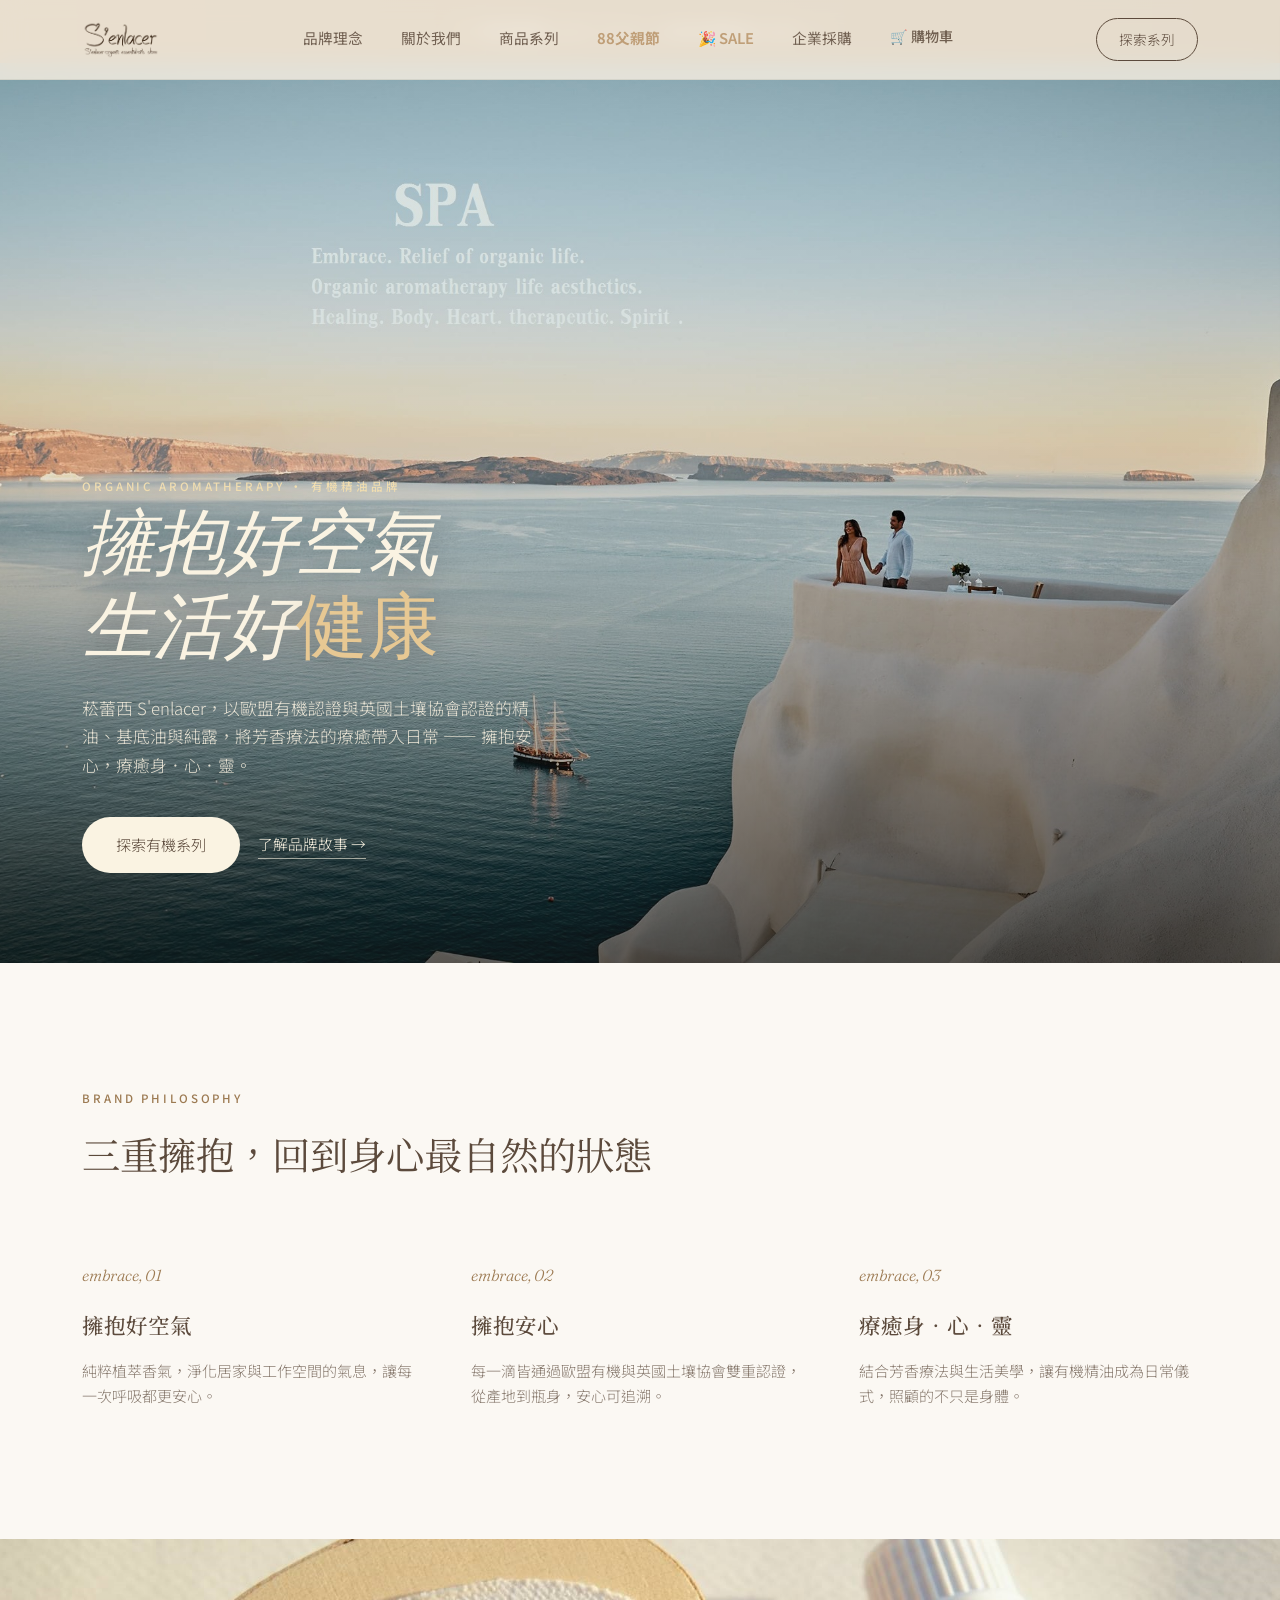
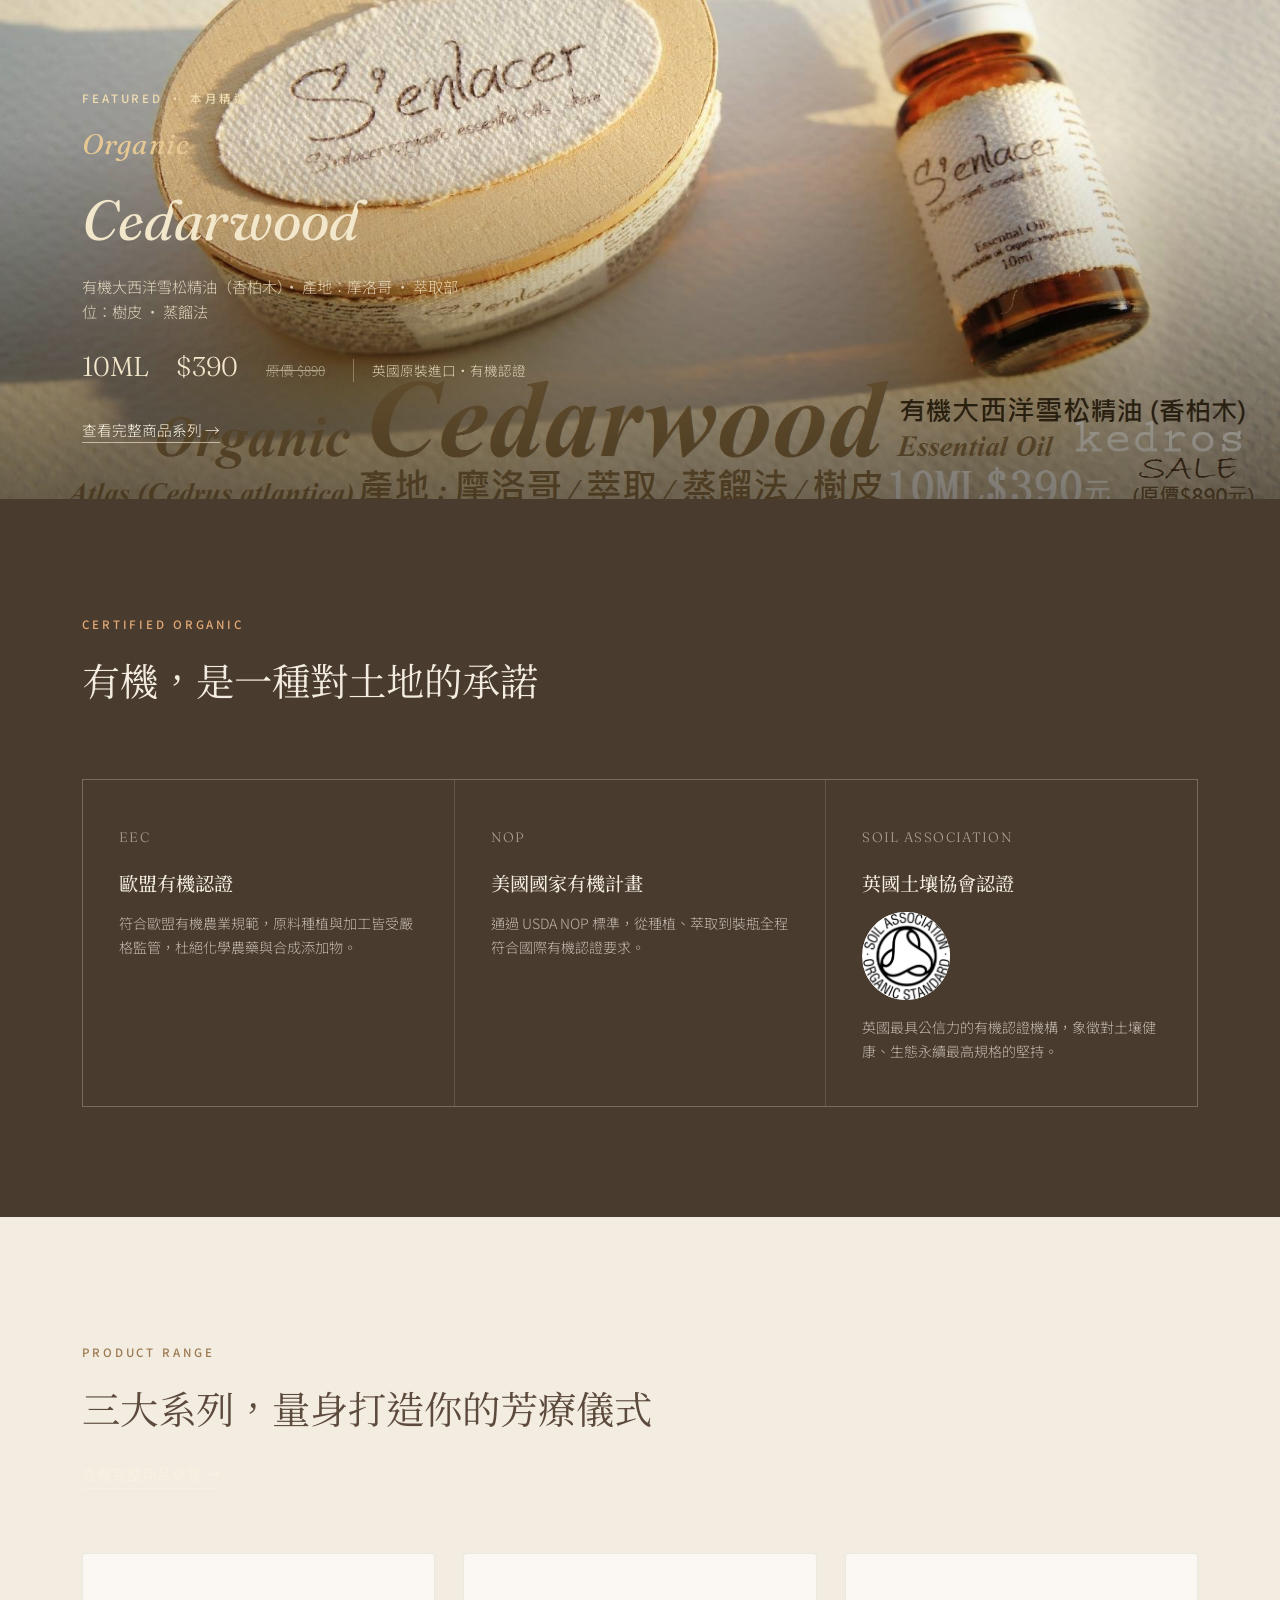
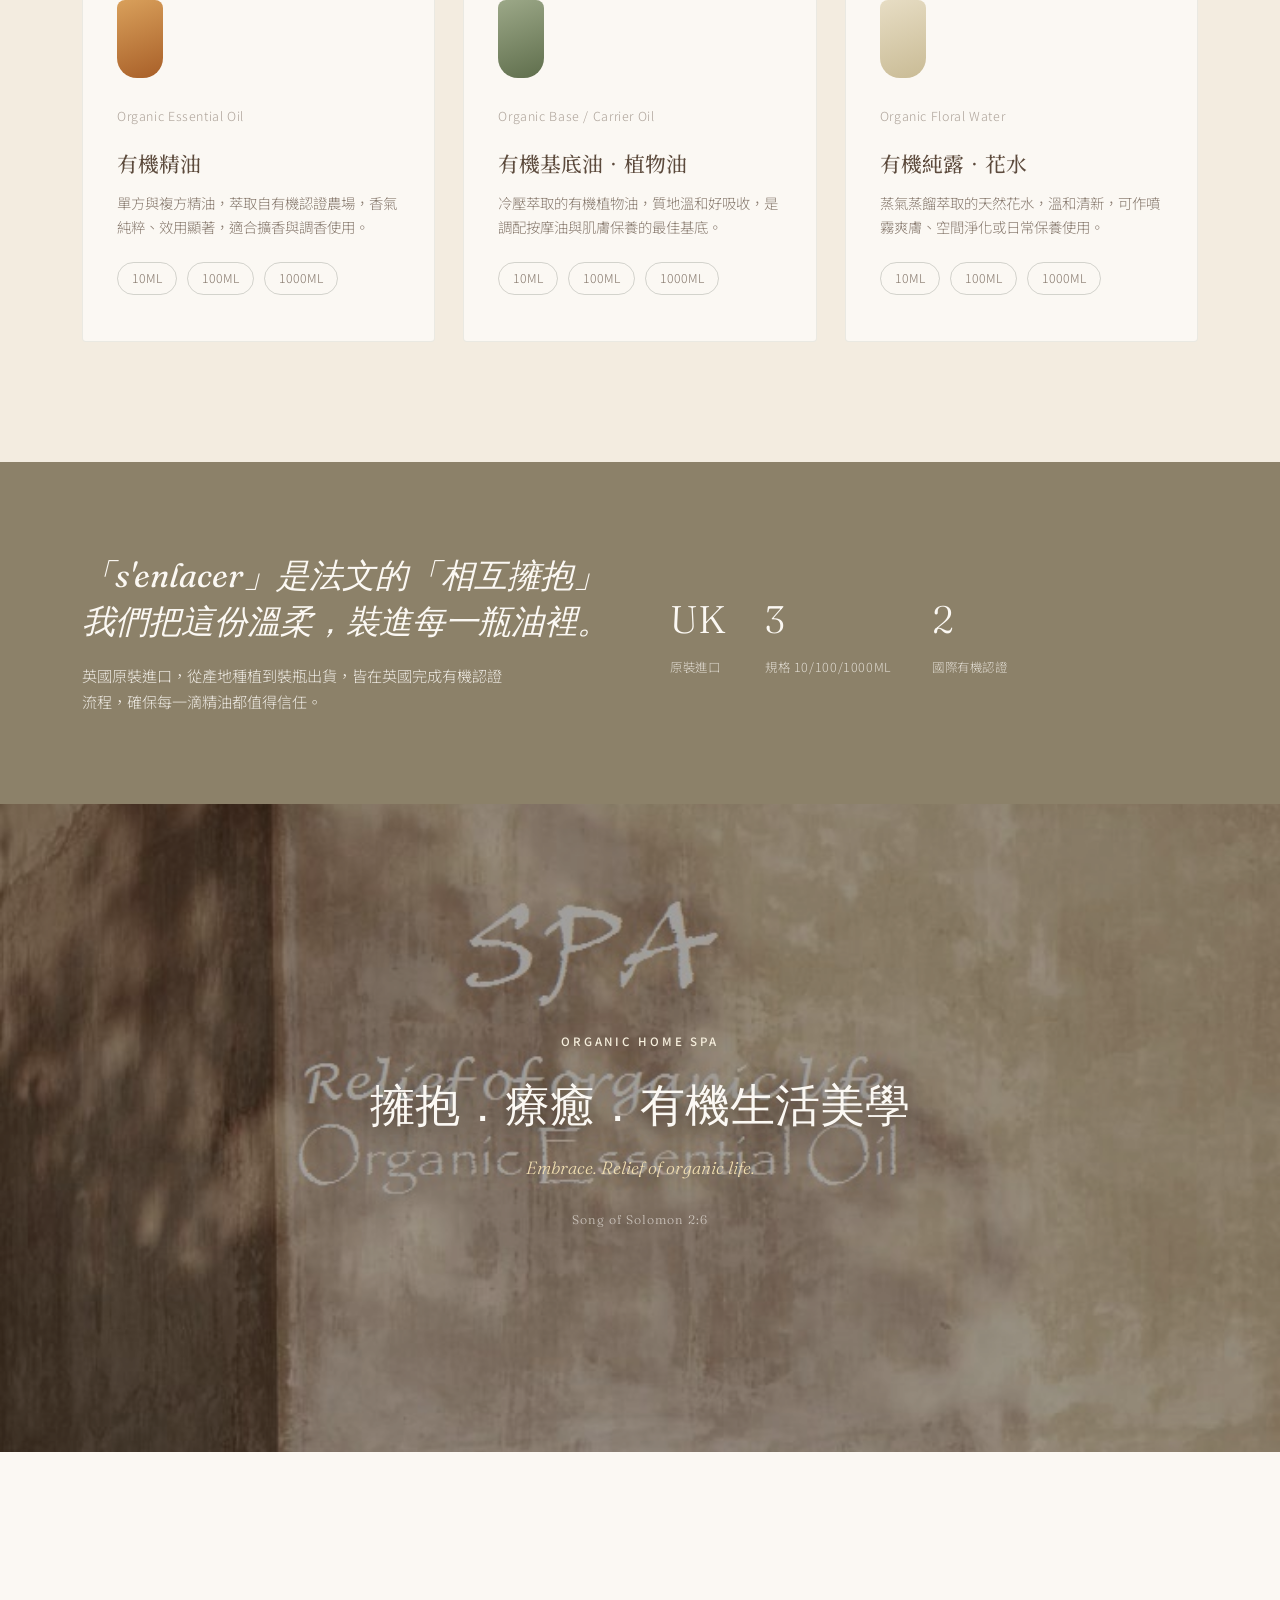
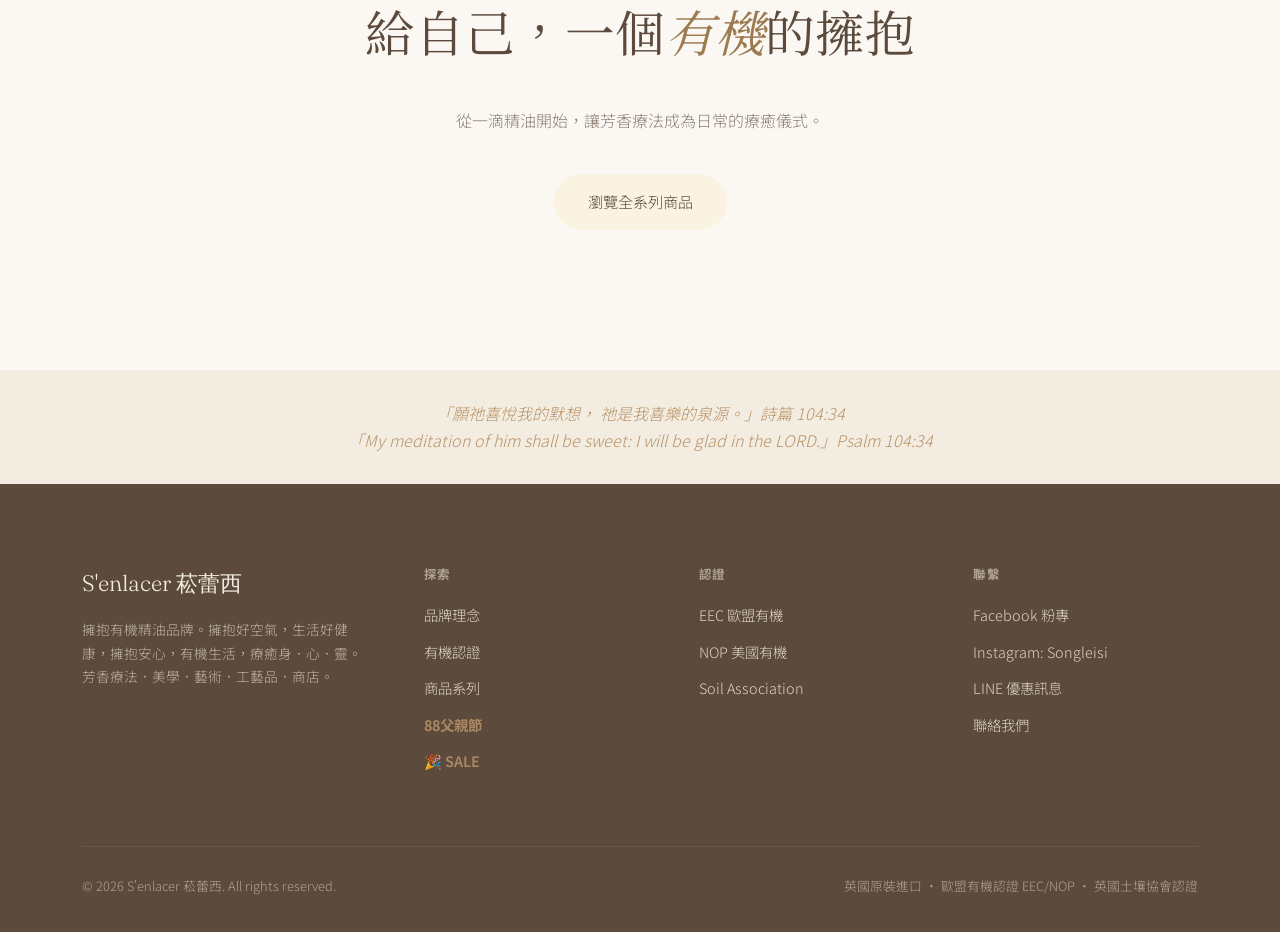
==== index.html @ b97de5a4 "Add files via upload Signed-off-by: Lacie <love.love.lacie@gmail.com>" ====
<!DOCTYPE html>
<html lang="zh-Hant">
<head>
    <meta charset="UTF-8">

<meta name="viewport" content="width=device-width, initial-scale=1.0">
    <meta name="description" content="S'enlacer 相互擁抱 — 一個從擁抱出發的有機精油品牌，相信療癒從來不是單向的，而是身、心、靈彼此相擁的過程。英國原裝進口，多項國際有機認證。">
<title>S'enlacer 菘蕾西 — 擁抱好空氣 有機精油</title>
<link rel="preconnect" href="https://fonts.googleapis.com">
<link href="https://fonts.googleapis.com/css2?family=Fraunces:ital,opsz,wght@0,9..144,300;0,9..144,400;0,9..144,500;0,9..144,600;1,9..144,400&family=Noto+Serif+TC:wght@400;500;600&family=Noto+Sans+TC:wght@300;400;500;600&display=swap" rel="stylesheet">
<link rel="stylesheet" href="styles.css">
    <meta property="og:title" content="S'enlacer — 相互擁抱 | 品牌故事">
    <meta property="og:description" content="一個從擁抱出發的有機精油品牌">
    <meta property="og:image" content="spa-santorini-embrace-correct.jpg">
    <meta property="og:type" content="website">
    <link rel="icon" type="image/x-icon" href="favicon.ico">
</head>
<body style="padding-top: 0;">



<header style="margin-top: 0;">
    
  <nav>
    <a href="landing.html" class="logo"><img src="senlacer-logo-nav.png" alt="S'enlacer 菘蕾西" style="height:38px;width:auto;display:block;"></a>
    <div class="navlinks">
      <a href="index.html#philosophy">品牌理念</a>
      <a href="about.html">關於我們</a>
      <a href="products.html">商品系列</a>
      <a href="father-day-88.html" style="color:#B89368;font-weight:700;">88父親節</a>
      <a href="promotion.html" style="color:#B89368;font-weight:600;">🎉 SALE</a>
      <a href="about.html#certs">企業採購</a>
      <a href="javascript:void(0)" onclick="toggleCart()" id="cart-nav-link" style="position:relative;">🛒 購物車<span class="cart-nav-badge" style="display:none;position:absolute;top:-8px;right:-14px;background:#B97A5A;color:#fff;width:18px;height:18px;border-radius:50%;align-items:center;justify-content:center;font-size:.68rem;font-weight:bold;"></span></a>
    </div>
    <a href="products.html" class="cta-btn">探索系列</a>
    
  
</nav>

</header>

<div style="background:linear-gradient(90deg,#B89368,#9C7A52);color:#fff;text-align:center;padding:18px;font-weight:600;letter-spacing:.06em;"><a href="promotion.html" style="color:#fff;text-decoration:none;">🥂 限時優惠 6/23~7/13 | 11款有機精油 SALE →</a></div>

<!-- HERO -->
<section class="hero">
  <div class="wrap hero-grid">
    <span class="eyebrow">ORGANIC AROMATHERAPY · 有機精油品牌</span>
    <h1 class="serif">擁抱好空氣<br>生活好<em>健康</em></h1>
    <p class="lead">菘蕾西 S'enlacer，以歐盟有機認證與英國土壤協會認證的精油、基底油與純露，將芳香療法的療癒帶入日常 —— 擁抱安心，療癒身．心．靈。</p>
    <div class="hero-actions">
      <a href="products.html" class="btn-primary">探索有機系列</a>
      <a href="about.html" class="btn-text">了解品牌故事 →</a>
    </div>
  </div>
</section>

<!-- PHILOSOPHY -->
<section class="philosophy" id="philosophy">
  <div class="wrap">
    <div class="sec-head">
      <span class="eyebrow">BRAND PHILOSOPHY</span>
      <h2 class="serif">三重擁抱，回到身心最自然的狀態</h2>
    </div>
    <div class="pillars">
      <div class="pillar">
        <span class="mark">embrace, 01</span>
        <h3>擁抱好空氣</h3>
        <p>純粹植萃香氣，淨化居家與工作空間的氣息，讓每一次呼吸都更安心。</p>
      </div>
      <div class="pillar">
        <span class="mark">embrace, 02</span>
        <h3>擁抱安心</h3>
        <p>每一滴皆通過歐盟有機與英國土壤協會雙重認證，從產地到瓶身，安心可追溯。</p>
      </div>
      <div class="pillar">
        <span class="mark">embrace, 03</span>
        <h3>療癒身．心．靈</h3>
        <p>結合芳香療法與生活美學，讓有機精油成為日常儀式，照顧的不只是身體。</p>
      </div>
    </div>
  </div>
</section>

<!-- FEATURED PRODUCT (real photography) -->
<section class="featured">
  <div class="featured-photo">
    <div class="featured-inner">
      <span class="eyebrow">FEATURED · 本月精選</span>
      <h2><span class="lat">Organic</span>Cedarwood</h2>
      <p style="color:#F2E6CB;opacity:.85;font-size:.95rem;max-width:380px;">有機大西洋雪松精油（香柏木）· 產地：摩洛哥 · 萃取部位：樹皮 · 蒸餾法</p>
      <div class="featured-meta">
        <span class="price">10ML　$390</span>
        <span class="old">原價 $890</span>
        <span class="origin-tag">英國原裝進口・有機認證</span>
      </div>
      <div style="margin-top:26px;">
        <a href="products.html" class="btn-text" style="color:#FAF3E2;border-color:rgba(250,243,226,.6);">查看完整商品系列 →</a>
      </div>
    </div>
  </div>
</section>

<!-- CERTIFICATION -->
<section class="certs" id="certs">
  <div class="wrap">
    <div class="sec-head">
      <span class="eyebrow">CERTIFIED ORGANIC</span>
      <h2 class="serif">有機，是一種對土地的承諾</h2>
    </div>
    <div class="cert-grid">
      <div class="cert-card">
        <span class="num">EEC</span>
        <h4>歐盟有機認證</h4>
        <p>符合歐盟有機農業規範，原料種植與加工皆受嚴格監管，杜絕化學農藥與合成添加物。</p>
      </div>
      <div class="cert-card">
        <span class="num">NOP</span>
        <h4>美國國家有機計畫</h4>
        <p>通過 USDA NOP 標準，從種植、萃取到裝瓶全程符合國際有機認證要求。</p>
      </div>
      <div class="cert-card">
        <span class="num">SOIL ASSOCIATION</span>
        <h4>英國土壤協會認證</h4>
        <img src="soil-association-logo.jpg" alt="Soil Association Organic Standard 認證標誌" style="width:88px;height:88px;object-fit:contain;background:#fff;border-radius:50%;margin-bottom:16px;display:block;" />
        <p>英國最具公信力的有機認證機構，象徵對土壤健康、生態永續最高規格的堅持。</p>
      </div>
    </div>
  </div>
</section>

<!-- PRODUCTS -->
<section class="products" id="products">
  <div class="wrap">
    <div class="sec-head">
      <span class="eyebrow">PRODUCT RANGE</span>
      <h2 class="serif">三大系列，量身打造你的芳療儀式</h2>
      <a href="products.html" class="btn-text" style="display:inline-block;margin-top:18px;">查看完整商品總覽 →</a>
    </div>
    <div class="prod-grid">
      <div class="prod-card">
        <div class="prod-vial v1"></div>
        <span class="en">Organic Essential Oil</span>
        <h3>有機精油</h3>
        <p>單方與複方精油，萃取自有機認證農場，香氣純粹、效用顯著，適合擴香與調香使用。</p>
        <div class="sizes">
          <span class="size-tag">10ML</span>
          <span class="size-tag">100ML</span>
          <span class="size-tag">1000ML</span>
        </div>
      </div>
      <div class="prod-card">
        <div class="prod-vial v2"></div>
        <span class="en">Organic Base / Carrier Oil</span>
        <h3>有機基底油．植物油</h3>
        <p>冷壓萃取的有機植物油，質地溫和好吸收，是調配按摩油與肌膚保養的最佳基底。</p>
        <div class="sizes">
          <span class="size-tag">10ML</span>
          <span class="size-tag">100ML</span>
          <span class="size-tag">1000ML</span>
        </div>
      </div>
      <div class="prod-card">
        <div class="prod-vial v3"></div>
        <span class="en">Organic Floral Water</span>
        <h3>有機純露．花水</h3>
        <p>蒸氣蒸餾萃取的天然花水，溫和清新，可作噴霧爽膚、空間淨化或日常保養使用。</p>
        <div class="sizes">
          <span class="size-tag">10ML</span>
          <span class="size-tag">100ML</span>
          <span class="size-tag">1000ML</span>
        </div>
      </div>
    </div>
  </div>
</section>

<!-- ORIGIN -->
<section class="origin" id="origin">
  <div class="wrap">
    <div>
      <h2>「s'enlacer」是法文的「相互擁抱」<br>我們把這份溫柔，裝進每一瓶油裡。</h2>
      <p>英國原裝進口，從產地種植到裝瓶出貨，皆在英國完成有機認證流程，確保每一滴精油都值得信任。</p>
    </div>
    <div class="origin-meta">
      <div>
        <span class="big">UK</span>
        <span class="lbl">原裝進口</span>
      </div>
      <div>
        <span class="big">3</span>
        <span class="lbl">規格 10/100/1000ML</span>
      </div>
      <div>
        <span class="big">2</span>
        <span class="lbl">國際有機認證</span>
      </div>
    </div>
  </div>
</section>

<!-- HOME SPA (real photography) -->
<section class="spa-band">
  <div class="spa-inner">
    <span class="eyebrow">ORGANIC HOME SPA</span>
    <h2 class="serif">擁抱．療癒．有機生活美學</h2>
    <div class="sub">Embrace. Relief of organic life.</div>
    <p class="spa-quote">
      <cite>Song of Solomon 2:6</cite>
    </p>
  </div>
</section>

<!-- FINAL CTA -->
<section class="final-cta">
  <div class="wrap">
    <h2 class="serif">給自己，一個<em>有機</em>的擁抱</h2>
    <p>從一滴精油開始，讓芳香療法成為日常的療癒儀式。</p>
    <a href="products.html" class="btn-primary">瀏覽全系列商品</a>
  </div>
</section>

<div style="text-align: center; padding: 30px; color: #B89368; font-style: italic;">
                <p>「願祂喜悅我的默想， 祂是我喜樂的泉源。」詩篇 104:34</p>
                <p>「My meditation of him shall be sweet: I will be glad in the LORD.」Psalm 104:34</p>
            </div>
            <footer>
  <div class="wrap">
    <div class="foot-grid">
      <div>
        <div class="foot-logo">S'enlacer 菘蕾西</div>
        <p>擁抱有機精油品牌。擁抱好空氣，生活好健康，擁抱安心，有機生活，療癒身．心．靈。芳香療法．美學．藝術．工藝品．商店。</p>
      </div>
      <div class="foot-col">
        <h5>探索</h5>
        <a href="about.html">品牌理念</a>
        <a href="about.html#certs">有機認證</a>
        <a href="products.html">商品系列</a>
      <a href="father-day-88.html" style="color:#B89368;font-weight:700;">88父親節</a>
      <a href="promotion.html" style="color:#B89368;font-weight:600;">🎉 SALE</a>
      </div>
      <div class="foot-col">
        <h5>認證</h5>
        <a href="about.html#certs">EEC 歐盟有機</a>
        <a href="about.html#certs">NOP 美國有機</a>
        <a href="about.html#certs">Soil Association</a>
      </div>
      <div class="foot-col">
        <h5>聯繫</h5>
        <a href="https://www.facebook.com/senlacer" target="_blank">Facebook 粉專</a>
        <a href="https://www.instagram.com/songleisi/" target="_blank">Instagram: Songleisi</a>
        <a href="https://lin.ee/9zUQhq9" target="_blank">LINE 優惠訊息</a>
        <a href="#">聯絡我們</a>
      </div>
    </div>
    <div class="foot-bottom">
      <span>© 2026 S'enlacer 菘蕾西. All rights reserved.</span>
      <span>英國原裝進口 · 歐盟有機認證 EEC/NOP · 英國土壤協會認證</span>
    </div>
  </div>
</footer>

<!-- SHOPPING CART SIDEBAR -->
<div id="cart-sidebar">
  <div id="cart-sidebar-header">
    <h3>🛒 購物車<span id="cart-badge" style="display:none;background:#B97A5A;color:#fff;width:20px;height:20px;border-radius:50%;align-items:center;justify-content:center;font-size:.72rem;font-weight:bold;margin-left:8px;"></span></h3>
    <button id="cart-sidebar-close" onclick="toggleCart()" aria-label="關閉購物車">✕</button>
  </div>
  <div id="cart-items-sidebar"></div>
  <div id="cart-total-box">
    <p style="font-size:1.2rem;color:var(--amber-deep);font-weight:bold;text-align:right;margin:0 0 12px;">
      總計: NT$<span id="total-price">0</span>
    </p>
    <button onclick="window.cart.checkout()" style="width:100%;padding:14px;background:var(--ink);color:var(--linen);border:none;border-radius:30px;font-size:1rem;font-weight:bold;cursor:pointer;">確認結帳 →</button>
  </div>
</div>
<div id="cart-overlay" onclick="toggleCart()"></div>

<script src="cart-system.js"></script>
<script>
function toggleCart() {
    var sidebar = document.getElementById('cart-sidebar');
    var overlay = document.getElementById('cart-overlay');
    if (!sidebar || !overlay) return;
    var isOpen = sidebar.classList.contains('open');
    if (isOpen) {
        sidebar.classList.remove('open');
        overlay.style.display = 'none';
    } else {
        sidebar.classList.add('open');
        overlay.style.display = 'block';
        renderCartSidebar();
    }
}
function renderCartSidebar() {
    var items = window.cart ? window.cart.items : [];
    var container = document.getElementById('cart-items-sidebar');
    var totalEl = document.getElementById('total-price');
    if (!container) return;
    if (items.length === 0) {
        container.innerHTML = '<p style="text-align:center;color:var(--sage);padding:40px 20px;">購物車為空</p>';
        if (totalEl) totalEl.textContent = '0';
        return;
    }
    var html = '<div style="max-height:55vh;overflow-y:auto;padding:0 20px;">';
    items.forEach(function(item, index) {
        var subtotal = item.price * item.quantity;
        html += '<div style="padding:12px 0;border-bottom:1px solid var(--linen-dim);">';
        html += '<div style="display:flex;justify-content:space-between;align-items:flex-start;gap:10px;">';
        html += '<div style="flex:1;">';
        html += '<p style="margin:0;font-weight:600;font-size:.88rem;color:var(--ink);">' + item.name + '</p>';
        html += '<p style="margin:4px 0 8px;font-size:.8rem;color:var(--sage);">' + (item.size || '') + '</p>';
        html += '<div style="display:flex;align-items:center;gap:8px;">';
        html += '<input type="number" min="1" value="' + item.quantity + '" onchange="window.cart.updateQuantity(' + index + ', this.value); renderCartSidebar();" style="width:52px;padding:4px;text-align:center;border:1px solid var(--amber);border-radius:4px;">';
        html += '<span style="font-size:.85rem;color:var(--sage);">× $' + item.price + '</span>';
        html += '</div></div>';
        html += '<div style="text-align:right;">';
        html += '<p style="margin:0;color:var(--amber-deep);font-weight:bold;">$' + subtotal + '</p>';
        html += '<button onclick="window.cart.removeItem(' + index + '); renderCartSidebar();" style="margin-top:6px;background:none;border:1px solid var(--terracotta);color:var(--terracotta);padding:3px 10px;border-radius:20px;cursor:pointer;font-size:.75rem;">移除</button>';
        html += '</div></div></div>';
    });
    html += '</div>';
    container.innerHTML = html;
    if (totalEl) totalEl.textContent = window.cart.getTotal().toLocaleString();
}
</script>

</body>
</html>
---- styles.css ----
:root{--ink:#5C4A3C;--soil:#4A3B2F;--amber:#B89368;--amber-deep:#9C7A52;--linen:#F3ECE0;--linen-dim:#E8DFD0;--sage:#8C8169;--white:#FBF8F3;--terracotta:#B97A5A;}
*{margin:0;padding:0;box-sizing:border-box;}
html{scroll-behavior:smooth;}
body{background:var(--linen);color:var(--ink);font-family:'Noto Sans TC','Inter',sans-serif;font-weight:300;line-height:1.7;-webkit-font-smoothing:antialiased;overflow-x:hidden;}
.serif{font-family:'Fraunces','Noto Serif TC',serif;}
.eyebrow{font-family:'Noto Sans TC',sans-serif;letter-spacing:.25em;font-size:.72rem;font-weight:500;color:var(--amber-deep);text-transform:uppercase;}
a{color:inherit;text-decoration:none;}
.wrap{max-width:1180px;margin:0 auto;padding:0 32px;}
header{position:fixed;top:0;left:0;right:0;z-index:50;background:rgba(241,236,224,.86);backdrop-filter:blur(10px);border-bottom:1px solid rgba(43,52,36,.08);}
nav{display:flex;align-items:center;justify-content:space-between;padding:18px 32px;max-width:1180px;margin:0 auto;}
.logo{font-family:'Fraunces',serif;font-size:1.3rem;font-weight:500;display:flex;align-items:center;gap:10px;letter-spacing:.02em;}
.logo .cn{font-size:.95rem;font-weight:400;color:var(--ink);opacity:.7;font-family:'Noto Serif TC',serif;}
.navlinks{display:flex;gap:38px;font-size:.92rem;font-weight:400;}
.navlinks a{position:relative;padding-bottom:4px;opacity:.85;transition:opacity .25s;}
.navlinks a:hover{opacity:1;}
.navlinks a::after{content:'';position:absolute;left:0;bottom:0;width:0;height:1px;background:var(--amber);transition:width .3s;}
.navlinks a:hover::after{width:100%;}
.cta-btn{border:1px solid var(--ink);padding:9px 22px;border-radius:999px;font-size:.85rem;transition:all .3s;white-space:nowrap;}
.cta-btn:hover{background:var(--ink);color:var(--linen);}
@media (max-width:860px){.navlinks{display:none;}
}
.hero{position:relative;min-height:100vh;display:flex;align-items:flex-end;overflow:hidden;background:url('spa-santorini-embrace-correct.jpg') center 35%/cover no-repeat;}
.hero::before{content:'';position:absolute;inset:0;background:linear-gradient(0deg,rgba(20,14,6,.62) 0%,rgba(20,14,6,.12) 45%,rgba(20,14,6,.05) 70%);}
.hero-grid{position:relative;z-index:2;width:100%;padding-bottom:90px;}
.hero .eyebrow{color:#F0DDB0;}
.hero h1{font-family:'Fraunces',serif;font-size:clamp(2.6rem,5.6vw,4.6rem);font-weight:400;font-style:italic;letter-spacing:-.01em;line-height:1.18;margin-bottom:26px;color:#FAF3E2;text-shadow:0 4px 30px rgba(0,0,0,.25);}
.hero h1 em{font-style:normal;font-weight:300;color:#E7C893;}
.hero p.lead{font-size:1.05rem;color:#F3ECDC;opacity:.92;max-width:460px;margin-bottom:38px;}
.hero-actions{display:flex;gap:18px;align-items:center;flex-wrap:wrap;}
.btn-primary{background:#FAF3E2;color:var(--ink);padding:15px 34px;border-radius:999px;font-size:.95rem;transition:background .3s,transform .3s;display:inline-block;}
.btn-primary:hover{background:var(--amber);color:#fff;transform:translateY(-1px);}
.btn-text{font-size:.92rem;color:#FAF3E2;border-bottom:1px solid rgba(250,243,226,.6);padding-bottom:2px;}
@media (max-width:900px){.hero{align-items:flex-end;background-position:center 18%;}
.hero-grid{text-align:left;padding-bottom:64px;}
}
.embrace-divider{display:block;width:100%;height:90px;margin-top:-1px;}
.philosophy{background:var(--white);padding:120px 0 130px;}
.sec-head{max-width:620px;margin-bottom:64px;}
.sec-head h2{font-size:clamp(1.9rem,3vw,2.6rem);font-weight:400;margin-top:14px;}
.pillars{display:grid;grid-template-columns:repeat(3,1fr);gap:50px;}
.pillar{position:relative;padding-top:8px;}
.pillar .mark{font-family:'Fraunces',serif;font-style:italic;font-size:1rem;color:var(--amber-deep);margin-bottom:18px;display:block;}
.pillar h3{font-family:'Noto Serif TC',serif;font-size:1.35rem;font-weight:500;margin-bottom:14px;}
.pillar p{font-size:.94rem;opacity:.72;}
@media (max-width:860px){.pillars{grid-template-columns:1fr;gap:46px;}
}
.featured{position:relative;background:var(--white);}
.featured-photo{position:relative;min-height:560px;background:url('cedarwood-product-real.jpg') center 60%/cover no-repeat;display:flex;align-items:flex-end;}
.featured-photo::before{content:'';position:absolute;inset:0;background:linear-gradient(180deg,rgba(20,14,6,0) 35%,rgba(20,14,6,.55) 100%);}
.featured-inner{position:relative;z-index:2;padding:48px 32px 56px;max-width:1180px;margin:0 auto;width:100%;}
.featured-inner .eyebrow{color:#F0DDB0;}
.featured-inner h2{font-family:'Fraunces',serif;font-style:italic;font-weight:400;font-size:clamp(2.2rem,4.4vw,3.6rem);color:#F2E6CB;margin:10px 0 6px;}
.featured-inner h2 .lat{display:block;font-size:.5em;letter-spacing:.04em;color:#E7C893;font-style:italic;margin-bottom:4px;}
.featured-meta{display:flex;gap:28px;align-items:baseline;margin-top:18px;flex-wrap:wrap;color:#F2E6CB;}
.featured-meta .price{font-family:'Fraunces',serif;font-size:1.7rem;color:#F2E6CB;}
.featured-meta .old{font-size:.85rem;opacity:.6;text-decoration:line-through;}
.featured-meta .origin-tag{font-size:.85rem;opacity:.85;border-left:1px solid rgba(242,230,203,.4);padding-left:18px;}
.certs{background:var(--soil);color:var(--linen);padding:110px 0;position:relative;}
.certs .sec-head{color:var(--linen);}
.certs .eyebrow{color:#E0A875;}
.cert-grid{display:grid;grid-template-columns:repeat(3,1fr);gap:1px;background:rgba(241,236,224,.15);border:1px solid rgba(241,236,224,.15);margin-top:20px;}
.cert-card{background:var(--soil);padding:42px 36px;}
.cert-card .num{font-family:'Fraunces',serif;font-size:.85rem;letter-spacing:.1em;opacity:.55;}
.cert-card h4{font-family:'Noto Serif TC',serif;font-size:1.2rem;font-weight:500;margin:18px 0 12px;}
.cert-card p{font-size:.88rem;opacity:.7;}
@media (max-width:860px){.cert-grid{grid-template-columns:1fr;}
}
.products{padding:120px 0;background:var(--linen);}
.prod-grid{display:grid;grid-template-columns:repeat(3,1fr);gap:28px;margin-top:60px;}
.prod-card{background:var(--white);border-radius:4px;padding:46px 34px;border:1px solid rgba(43,52,36,.08);transition:transform .35s,box-shadow .35s;}
.prod-card:hover{transform:translateY(-6px);box-shadow:0 24px 50px -28px rgba(43,52,36,.25);}
.prod-vial{width:46px;height:78px;border-radius:8px 8px 20px 20px;margin-bottom:28px;}
.v1{background:linear-gradient(160deg,#D9A05B,#A85F28);}
.v2{background:linear-gradient(160deg,#9CA888,#5F6E4C);}
.v3{background:linear-gradient(160deg,#E7DDC4,#C9BB95);}
.prod-card h3{font-family:'Noto Serif TC',serif;font-size:1.3rem;font-weight:500;margin-bottom:10px;}
.prod-card .en{font-size:.78rem;opacity:.5;letter-spacing:.05em;margin-bottom:18px;display:block;}
.prod-card p{font-size:.9rem;opacity:.72;margin-bottom:22px;}
.sizes{display:flex;gap:10px;flex-wrap:wrap;}
.size-tag{font-size:.76rem;border:1px solid rgba(43,52,36,.25);border-radius:999px;padding:5px 14px;opacity:.75;font-family:'Noto Sans TC',sans-serif;}
@media (max-width:900px){.prod-grid{grid-template-columns:1fr;}
}
.origin{background:var(--sage);color:var(--white);padding:90px 0;}
.origin .wrap{display:grid;grid-template-columns:1fr 1fr;gap:60px;align-items:center;}
.origin h2{font-family:'Fraunces',serif;font-size:clamp(1.7rem,2.6vw,2.3rem);font-weight:400;font-style:italic;line-height:1.4;}
.origin p{font-size:.95rem;opacity:.88;margin-top:18px;max-width:420px;}
.origin-meta{display:flex;gap:40px;}
.origin-meta div{}
.origin-meta .big{font-family:'Fraunces',serif;font-size:2.4rem;display:block;}
.origin-meta .lbl{font-size:.78rem;opacity:.75;letter-spacing:.05em;}
@media (max-width:860px){.origin .wrap{grid-template-columns:1fr;text-align:left;}
}
.final-cta{padding:140px 0;text-align:center;background:var(--white);}
.final-cta h2{font-size:clamp(2rem,4vw,3.1rem);font-weight:400;margin-bottom:30px;}
.final-cta h2 em{font-style:italic;color:var(--amber-deep);}
.final-cta p{opacity:.7;max-width:460px;margin:0 auto 40px;}
footer{background:var(--ink);color:var(--linen);padding:80px 0 36px;}
.foot-grid{display:grid;grid-template-columns:1.3fr 1fr 1fr 1fr;gap:50px;margin-bottom:60px;}
.foot-logo{font-family:'Fraunces',serif;font-size:1.4rem;margin-bottom:16px;}
.foot-grid p{font-size:.86rem;opacity:.65;max-width:280px;}
.foot-col h5{font-size:.78rem;letter-spacing:.1em;opacity:.55;margin-bottom:18px;text-transform:uppercase;}
.foot-col a{display:block;font-size:.9rem;opacity:.85;margin-bottom:12px;}
.foot-col a:hover{opacity:1;text-decoration:underline;}
.foot-bottom{border-top:1px solid rgba(241,236,224,.15);padding-top:28px;display:flex;justify-content:space-between;font-size:.8rem;opacity:.55;flex-wrap:wrap;gap:12px;}
@media (max-width:860px){.foot-grid{grid-template-columns:1fr 1fr;}
}
.page-banner{position:relative;min-height:46vh;display:flex;align-items:flex-end;padding-top:90px;overflow:hidden;}
.page-banner.bg-coastal{background:url('santorini-cliff-embrace.jpg') center 35%/cover no-repeat;}
.page-banner.bg-cedar{background:url('cedarwood-product-real.jpg') center 55%/cover no-repeat;}
.page-banner::before{content:'';position:absolute;inset:0;background:linear-gradient(0deg,rgba(20,14,6,.6) 0%,rgba(20,14,6,.15) 60%,rgba(20,14,6,.05) 100%);}
.page-banner-inner{position:relative;z-index:2;padding:0 32px 56px;max-width:1180px;margin:0 auto;width:100%;}
.page-banner .eyebrow{color:#F0DDB0;}
.page-banner h1{font-family:'Fraunces',serif;font-style:italic;font-weight:400;color:#F2E6CB;font-size:clamp(2.2rem,5vw,3.6rem);margin-top:10px;text-shadow:0 4px 30px rgba(0,0,0,.25);}
.page-banner p{color:#F2E6CB;opacity:.85;max-width:480px;margin-top:14px;font-size:.98rem;}
.catalog{padding:100px 0;background:var(--linen);}
.cat-tabs{display:flex;gap:14px;margin-bottom:54px;flex-wrap:wrap;}
.cat-tab{font-size:.85rem;padding:9px 20px;border-radius:999px;border:1px solid rgba(74,63,48,.25);opacity:.75;}
.cat-tab.active{background:var(--ink);color:var(--white);opacity:1;border-color:var(--ink);}
.catalog-grid{display:grid;grid-template-columns:repeat(3,1fr);gap:30px;}
.cat-card{background:var(--white);border:1px solid rgba(43,52,36,.08);border-radius:4px;overflow:hidden;transition:transform .35s,box-shadow .35s;}
.cat-card:hover{transform:translateY(-6px);box-shadow:0 24px 50px -28px rgba(43,52,36,.25);}
.cat-photo{height:230px;background-size:cover;background-position:center;}
.cat-body{padding:28px 26px;}
.cat-body .cat-en{font-size:.74rem;opacity:.5;letter-spacing:.05em;}
.cat-body h3{font-family:'Noto Serif TC',serif;font-size:1.2rem;font-weight:500;margin:8px 0 10px;}
.cat-body p{font-size:.86rem;opacity:.7;margin-bottom:18px;}
.cat-foot{display:flex;justify-content:space-between;align-items:center;}
.cat-price{font-family:'Fraunces',serif;font-size:1.15rem;color:var(--amber-deep);}
.cat-price .old{font-size:.78rem;opacity:.5;text-decoration:line-through;margin-left:8px;font-family:'Noto Sans TC',sans-serif;}
.cat-size{font-size:.74rem;opacity:.55;}
@media (max-width:900px){.catalog-grid{grid-template-columns:1fr 1fr;}
}
@media (max-width:600px){.catalog-grid{grid-template-columns:1fr;}
}
.about-story{padding:120px 0;background:var(--white);}
.about-story .wrap{display:grid;grid-template-columns:.9fr 1.1fr;gap:70px;align-items:center;}
.about-story img{width:100%;border-radius:4px;display:block;}
.about-story h2{font-family:'Fraunces',serif;font-style:italic;font-size:clamp(1.8rem,3vw,2.5rem);margin-bottom:22px;font-weight:400;}
.about-story p{font-size:.96rem;opacity:.75;margin-bottom:16px;}
@media (max-width:860px){.about-story .wrap{grid-template-columns:1fr;}
}
.timeline{padding:110px 0;background:var(--soil);color:var(--linen);}
.timeline .sec-head{color:var(--linen);}
.timeline .eyebrow{color:#E0A875;}
.tl-row{display:grid;grid-template-columns:120px 1fr;gap:30px;padding:30px 0;border-top:1px solid rgba(241,236,224,.15);}
.tl-row:first-of-type{border-top:none;margin-top:40px;}
.tl-year{font-family:'Fraunces',serif;font-size:1.3rem;opacity:.85;}
.tl-text h4{font-family:'Noto Serif TC',serif;font-size:1.1rem;margin-bottom:8px;font-weight:500;}
.tl-text p{font-size:.88rem;opacity:.7;}
@media (max-width:700px){.tl-row{grid-template-columns:1fr;gap:10px;}
}
.spa-band{position:relative;min-height:72vh;display:flex;align-items:center;justify-content:center;background:url('spa-lantern-organic.jpg') center 30%/cover no-repeat;text-align:center;}
.spa-band::before{content:'';position:absolute;inset:0;background:rgba(20,14,6,.32);}
.spa-inner{position:relative;z-index:2;max-width:620px;padding:0 32px;}
.spa-inner .eyebrow{color:#F6EFDD;}
.spa-inner h2{font-family:'Fraunces',serif;font-weight:400;color:#FBF8F3;font-size:clamp(1.9rem,4vw,2.8rem);margin:14px 0 10px;text-shadow:0 4px 24px rgba(0,0,0,.3);}
.spa-inner .sub{font-family:'Fraunces',serif;font-style:italic;color:#F0DDB0;font-size:1.1rem;margin-bottom:26px;}
.spa-quote{font-family:'Fraunces',serif;font-style:italic;color:#FBF8F3;opacity:.92;font-size:1.02rem;line-height:1.8;}
.spa-quote cite{display:block;margin-top:10px;font-style:normal;font-size:.78rem;letter-spacing:.08em;opacity:.7;}
.scripture{font-family:'Fraunces',serif;font-style:italic;font-size:.92rem;color:var(--amber-deep);opacity:.85;line-height:1.7;margin-top:14px;}
.scripture cite{display:block;font-style:normal;font-size:.74rem;letter-spacing:.06em;opacity:.7;margin-top:4px;}
.lifestyle-strip{position:relative;min-height:46vh;background:url('embrace-woman-organic.jpg') center 25%/cover no-repeat;display:flex;align-items:center;}
.lifestyle-strip::before{content:'';position:absolute;inset:0;background:rgba(20,14,6,.25);}
.lifestyle-strip-inner{position:relative;z-index:2;max-width:1180px;margin:0 auto;width:100%;padding:0 32px;}
.lifestyle-strip h3{font-family:'Fraunces',serif;font-style:italic;color:#FBF8F3;font-size:clamp(1.6rem,3vw,2.3rem);text-shadow:0 4px 24px rgba(0,0,0,.3);max-width:480px;}
.page-banner.bg-santorini{background:url('spa-santorini-embrace-correct.jpg') center 30%/cover no-repeat;}
.page-banner.bg-boho{background:url('spa-lantern-organic.jpg') center 25%/cover no-repeat;}
#cart-button{position:relative;cursor:pointer;display:flex;align-items:center;gap:6px;padding:8px 12px;border-radius:999px;opacity:.85;transition:opacity .25s;background:transparent;border:none;font-size:.9rem;color:var(--ink);}
#cart-button:hover{opacity:1;}
#cart-badge{position:absolute;top:-8px;right:-8px;background:#B89368;color:#fff;width:20px;height:20px;border-radius:50%;display:none;align-items:center;justify-content:center;font-size:.7rem;font-weight:600;}
#cart-sidebar{position:fixed;right:-380px;top:0;width:360px;height:100vh;background:#fff;box-shadow:-2px 0 20px rgba(0,0,0,.1);z-index:1000;transition:right .3s ease;border-left:1px solid rgba(74,63,48,.1);}
#cart-sidebar.open{right:0;}
#cart-sidebar-header{display:flex;justify-content:space-between;align-items:center;padding:20px;border-bottom:1px solid rgba(74,63,48,.1);}
#cart-sidebar-header h3{font-family:'Fraunces',serif;font-style:italic;font-size:1.2rem;margin:0;}
#cart-sidebar-close{background:none;border:none;font-size:1.5rem;cursor:pointer;opacity:.6;}
.add-to-cart-btn{display:inline-block;margin-top:12px;padding:10px 18px;background:var(--ink);color:var(--linen);border:none;border-radius:4px;font-size:.85rem;cursor:pointer;transition:background .3s;}
.add-to-cart-btn:hover{background:var(--amber-deep);}
.product-size-selector{display:flex;gap:8px;margin:12px 0;flex-wrap:wrap;}
.size-option{padding:6px 12px;border:1px solid rgba(74,63,48,.25);border-radius:3px;background:#fff;cursor:pointer;transition:all .25s;font-size:.9rem;}
.size-option.active{background:var(--ink);color:#fff;border-color:var(--ink);}
.size-option:hover:not(.active){border-color:var(--ink);}
.quantity-control{display:flex;align-items:center;gap:8px;margin:12px 0;}
.qty-btn{width:32px;height:32px;border:1px solid rgba(74,63,48,.25);background:#fff;border-radius:3px;cursor:pointer;transition:all .25s;font-weight:600;}
.qty-btn:hover{background:var(--linen);border-color:var(--ink);}
.qty-display{width:40px;text-align:center;font-weight:600;}
@keyframes slideIn{from{opacity:0;transform:translateY(10px);}
to{opacity:1;transform:translateY(0);}
}


/* 防止文字複製與圖片拖拽 */
body {
  -webkit-user-select: none;
  -moz-user-select: none;
  -ms-user-select: none;
  user-select: none;
  -webkit-touch-callout: none;
}
img {
  -webkit-user-select: none;
  -webkit-user-drag: none;
  pointer-events: none;
}
a, button {
  -webkit-user-select: text;
  -moz-user-select: text;
  -ms-user-select: text;
  user-select: text;
}

/* ═══ 商品系列頁面卡片樣式（修復圖片過大問題）═══ */
.product-grid,.products-grid{display:grid;grid-template-columns:repeat(auto-fill,minmax(280px,1fr));gap:32px;padding:40px 5%;max-width:1400px;margin:0 auto;}
.product-card{background:var(--white);border-radius:12px;overflow:hidden;box-shadow:0 2px 12px rgba(92,74,60,.08);transition:transform .3s,box-shadow .3s;display:flex;flex-direction:column;}
.product-card:hover{transform:translateY(-4px);box-shadow:0 8px 24px rgba(92,74,60,.15);}
.product-image{width:100%;height:260px;object-fit:cover;display:block;background:var(--linen-dim);}
.product-info{padding:20px;display:flex;flex-direction:column;gap:8px;flex:1;}
.product-badge{display:inline-block;background:var(--amber);color:#fff;font-size:.7rem;padding:4px 12px;border-radius:20px;width:fit-content;letter-spacing:.05em;}
.product-name{font-family:'Fraunces',serif;font-size:1.15rem;color:var(--ink);font-weight:600;margin-top:4px;}
.product-en{font-size:.78rem;color:var(--sage);font-style:italic;letter-spacing:.03em;}
.product-details{font-size:.85rem;color:var(--ink);opacity:.8;line-height:1.6;margin:6px 0;}
.product-price{font-size:1.3rem;color:var(--amber-deep);font-weight:700;margin:8px 0;}
.product-btns{display:flex;gap:10px;margin-top:auto;}
.add-btn{flex:1;background:var(--ink);color:var(--linen);border:none;padding:12px;border-radius:30px;cursor:pointer;font-size:.9rem;transition:background .3s;}
.add-btn:hover{background:var(--soil);}
.line-btn{background:var(--linen-dim);color:var(--ink);border:none;padding:12px 18px;border-radius:30px;cursor:pointer;font-size:.9rem;transition:background .3s;}
.line-btn:hover{background:var(--amber);color:#fff;}

/* ═══ 限時優惠頁面卡片樣式（promotion.html）═══ */
.promo-grid{display:grid;grid-template-columns:repeat(auto-fill,minmax(280px,1fr));gap:32px;padding:40px 5%;max-width:1400px;margin:0 auto;}
.promo-card{background:var(--white);border-radius:12px;overflow:hidden;box-shadow:0 2px 12px rgba(92,74,60,.08);transition:transform .3s,box-shadow .3s;display:flex;flex-direction:column;}
.promo-card:hover{transform:translateY(-4px);box-shadow:0 8px 24px rgba(92,74,60,.15);}
.promo-image{width:100%;height:260px;object-fit:cover;display:block;background:var(--linen-dim);}
.promo-info{padding:20px;display:flex;flex-direction:column;gap:8px;flex:1;}
.promo-badge{display:inline-block;background:var(--terracotta);color:#fff;font-size:.7rem;padding:4px 12px;border-radius:20px;width:fit-content;letter-spacing:.05em;}
.promo-name{font-family:'Fraunces',serif;font-size:1.15rem;color:var(--ink);font-weight:600;margin-top:4px;line-height:1.4;}
.promo-en{font-size:.78rem;color:var(--sage);font-style:italic;}
.promo-spec{font-size:.85rem;color:var(--ink);opacity:.85;line-height:1.6;margin:6px 0;}
.promo-price{font-size:1.3rem;color:var(--amber-deep);font-weight:700;margin:8px 0;}
.promo-btn{width:100%;background:var(--ink);color:var(--linen);border:none;padding:12px;border-radius:30px;cursor:pointer;font-size:.9rem;transition:background .3s;margin-top:auto;}
.promo-btn:hover{background:var(--soil);}

@media (max-width: 600px){
  .products-grid,.promo-grid{grid-template-columns:1fr 1fr;gap:16px;padding:20px 4%;}
  .product-image,.promo-image{height:160px;}
  .product-info,.promo-info{padding:12px;}
  .product-name,.promo-name{font-size:.95rem;}
}

/* 購物車遮罩層 */
#cart-overlay{position:fixed;left:0;top:0;width:100%;height:100%;background:rgba(0,0,0,.3);z-index:999;display:none;}
/* 購物車導覽列文字連結 */
#cart-nav-link{color:var(--ink);font-size:.88rem;font-weight:500;transition:color .3s;}
#cart-nav-link:hover{color:var(--amber-deep);}
#cart-total-box{padding:20px;border-top:1px solid var(--linen-dim);}
#cart-items-sidebar{flex:1;overflow-y:auto;}
#cart-sidebar{display:flex;flex-direction:column;}

/* ══════════════════════════════════════════
   修復補充：缺失CSS定義
   ══════════════════════════════════════════ */

/* promotion.html 頁首 */
.promo-banner{background:var(--ink);color:var(--linen);text-align:center;padding:12px 20px;font-size:.85rem;letter-spacing:.08em;}
.promo-head{text-align:center;padding:60px 20px 20px;background:var(--linen);}
.promo-head h2{font-family:'Fraunces',serif;font-style:italic;font-size:2rem;color:var(--ink);margin-bottom:8px;}
.promo-head p{color:var(--sage);font-size:.95rem;}
.promo-ctas{display:flex;justify-content:center;gap:16px;padding:20px;flex-wrap:wrap;}
.promo-cta-link{color:var(--amber-deep);font-weight:600;text-decoration:none;font-size:.95rem;transition:color .3s;}
.promo-cta-link:hover{color:var(--ink);}
.promo-call-action{text-align:center;padding:40px 20px;background:var(--linen);}

/* 購物車nav badge */
.cart-nav-badge{display:none;position:absolute;top:-8px;right:-14px;background:#B97A5A;color:#fff;width:18px;height:18px;border-radius:50%;align-items:center;justify-content:center;font-size:.68rem;font-weight:bold;}

/* landing.html 購物車固定連結 */
#cart-nav-link{text-decoration:none;transition:all .3s;}
#cart-nav-link:hover{box-shadow:0 4px 16px rgba(92,74,60,.2)!important;}
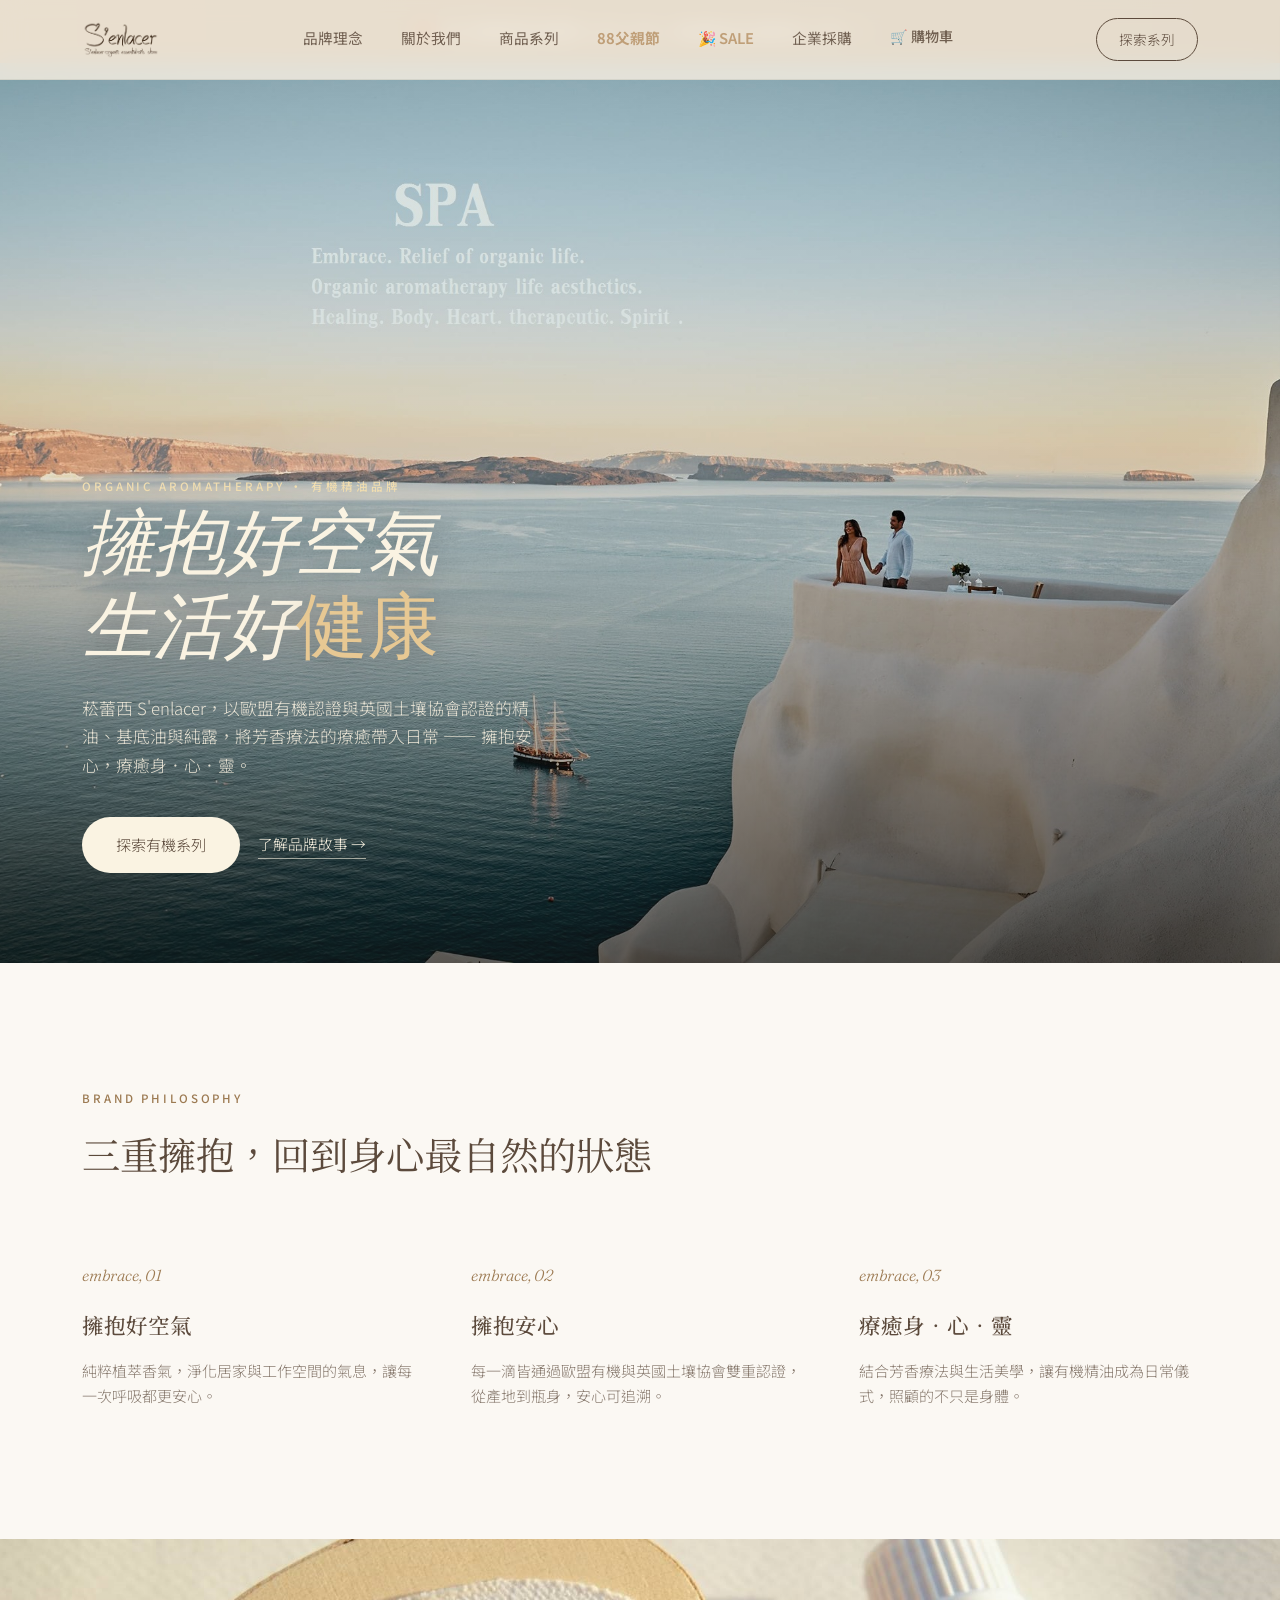
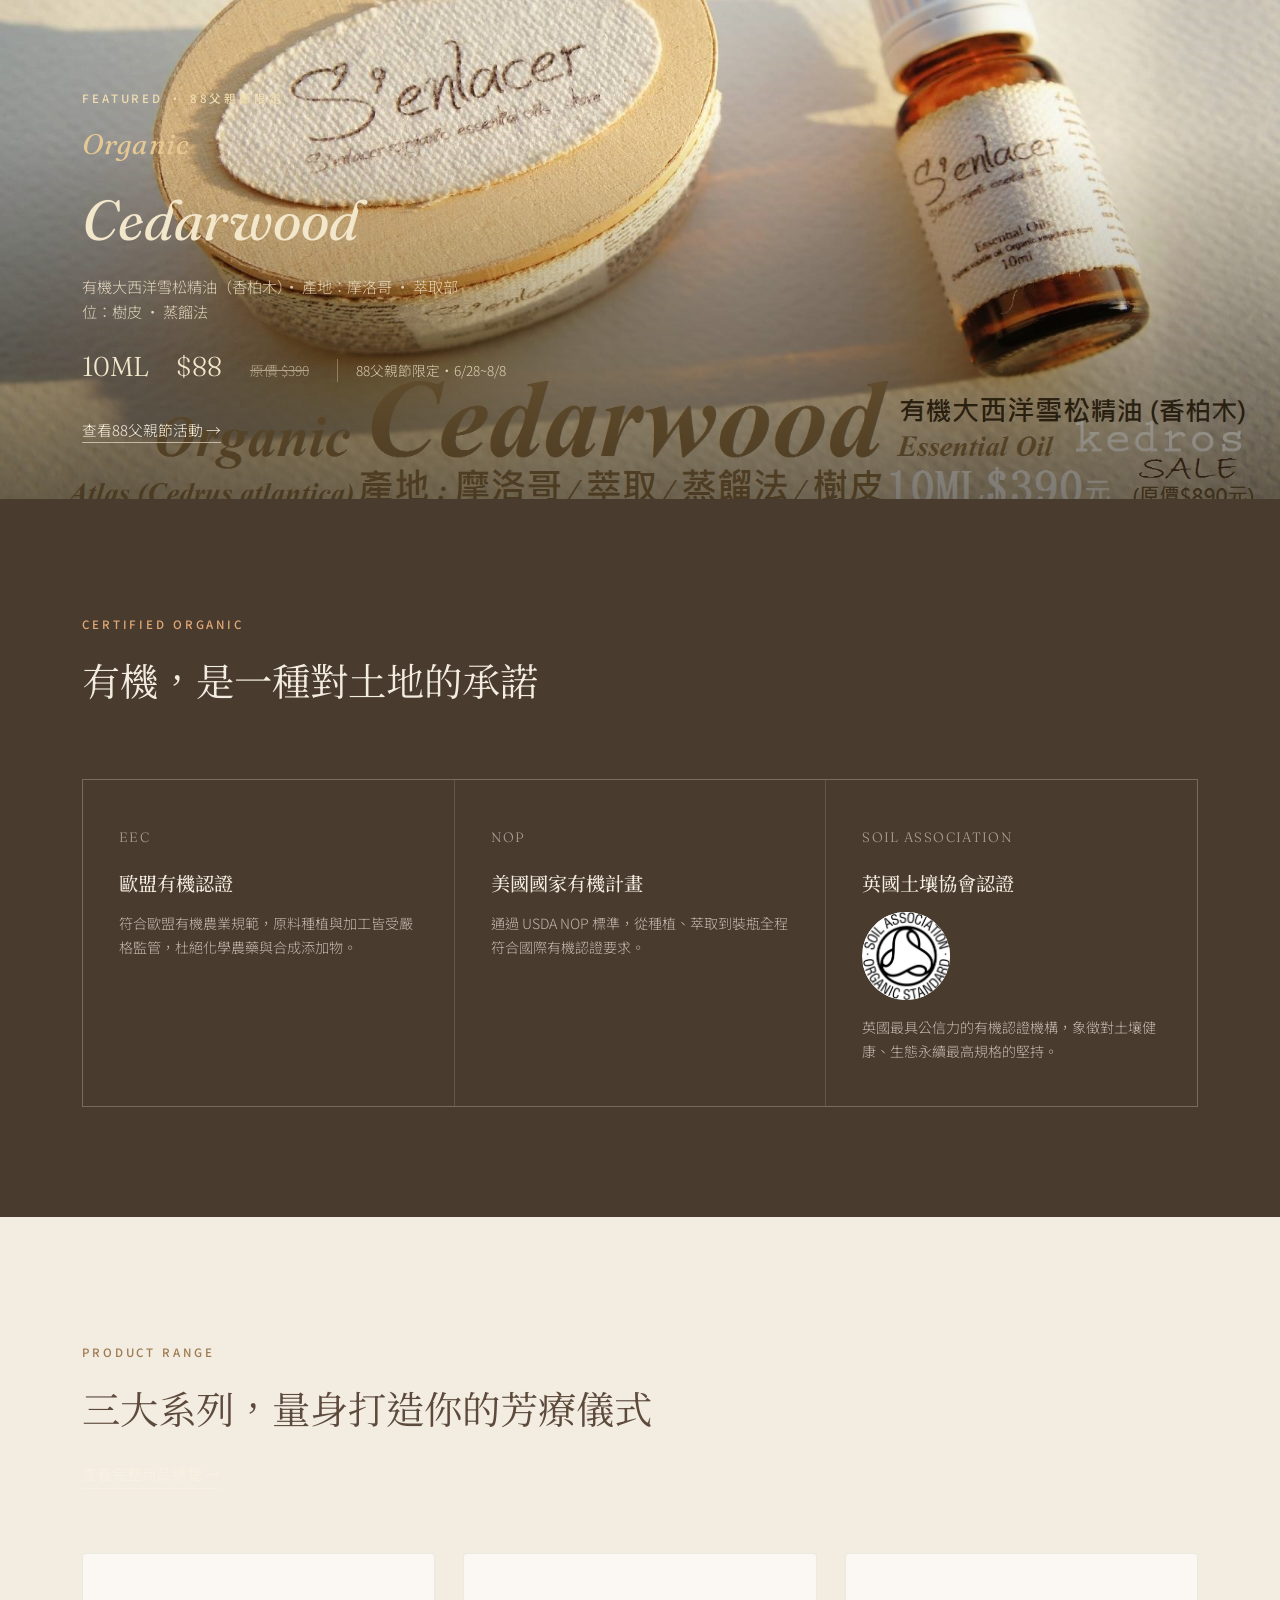
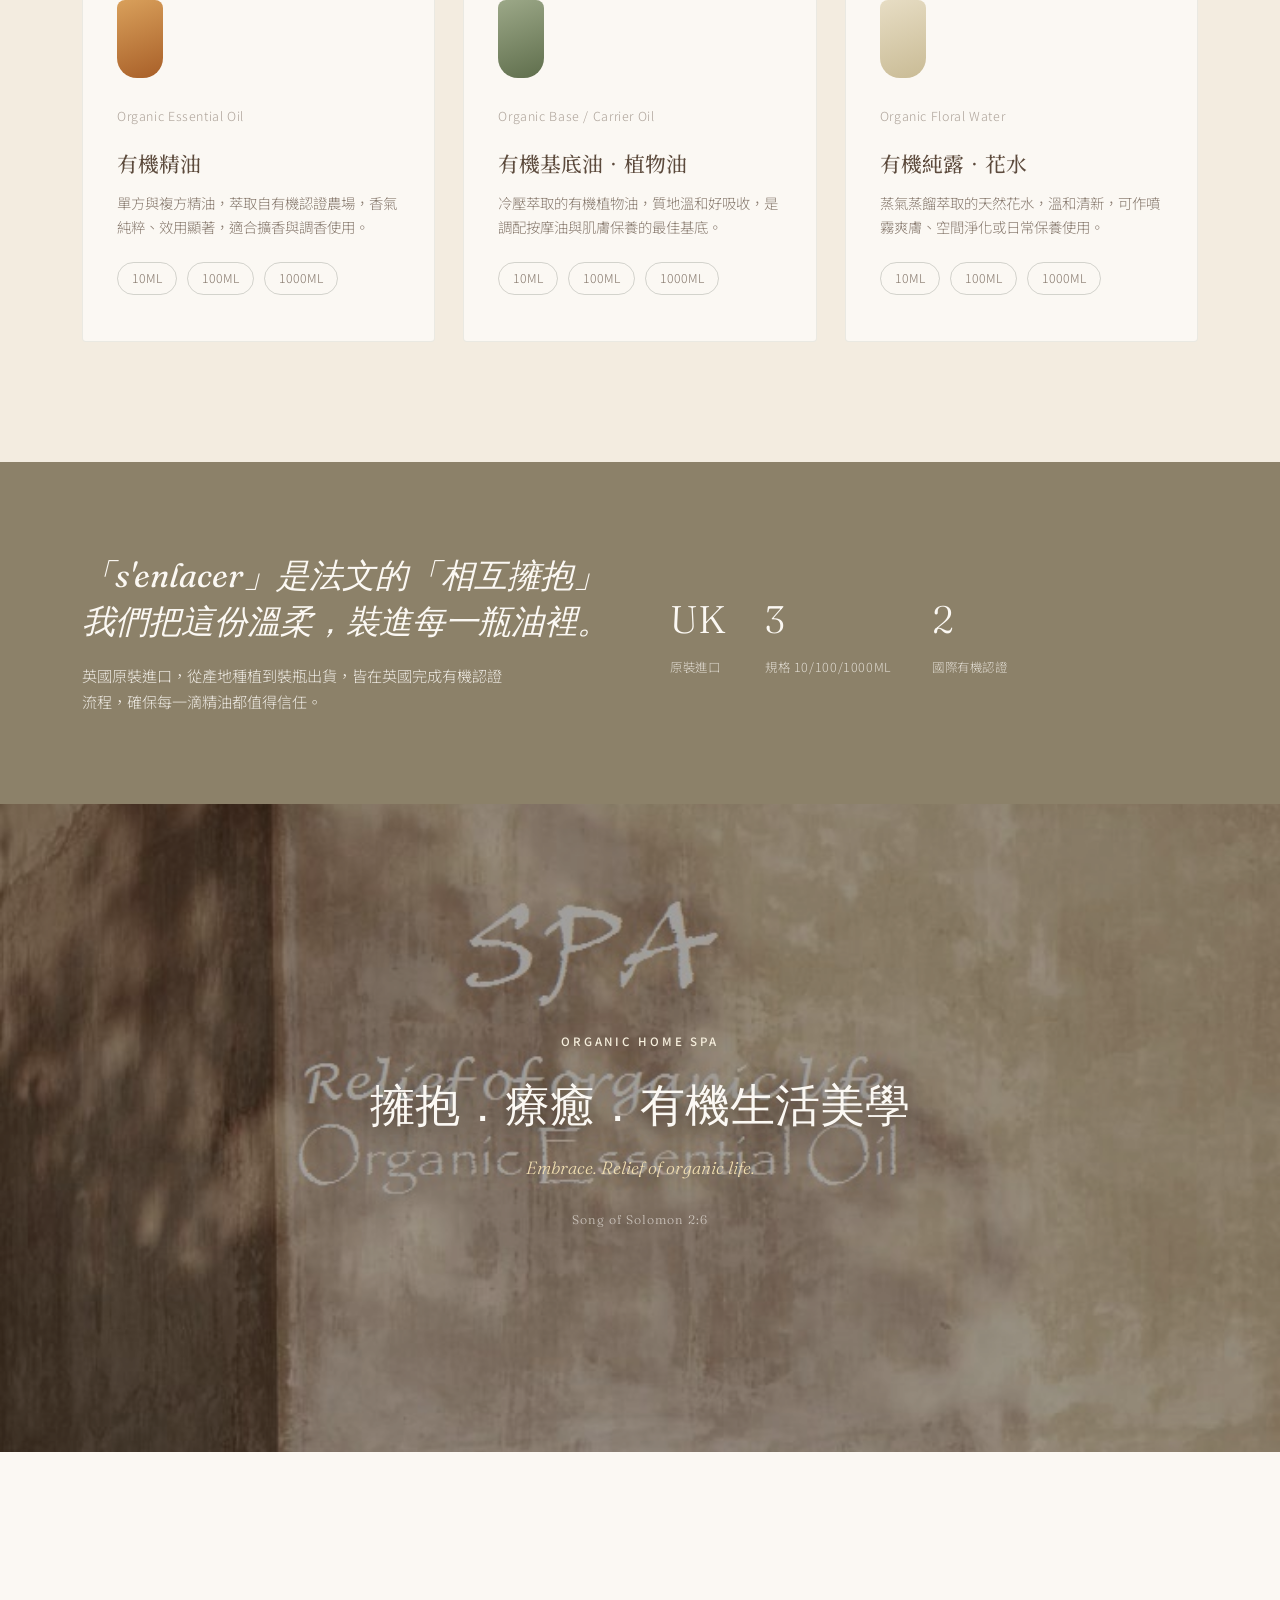
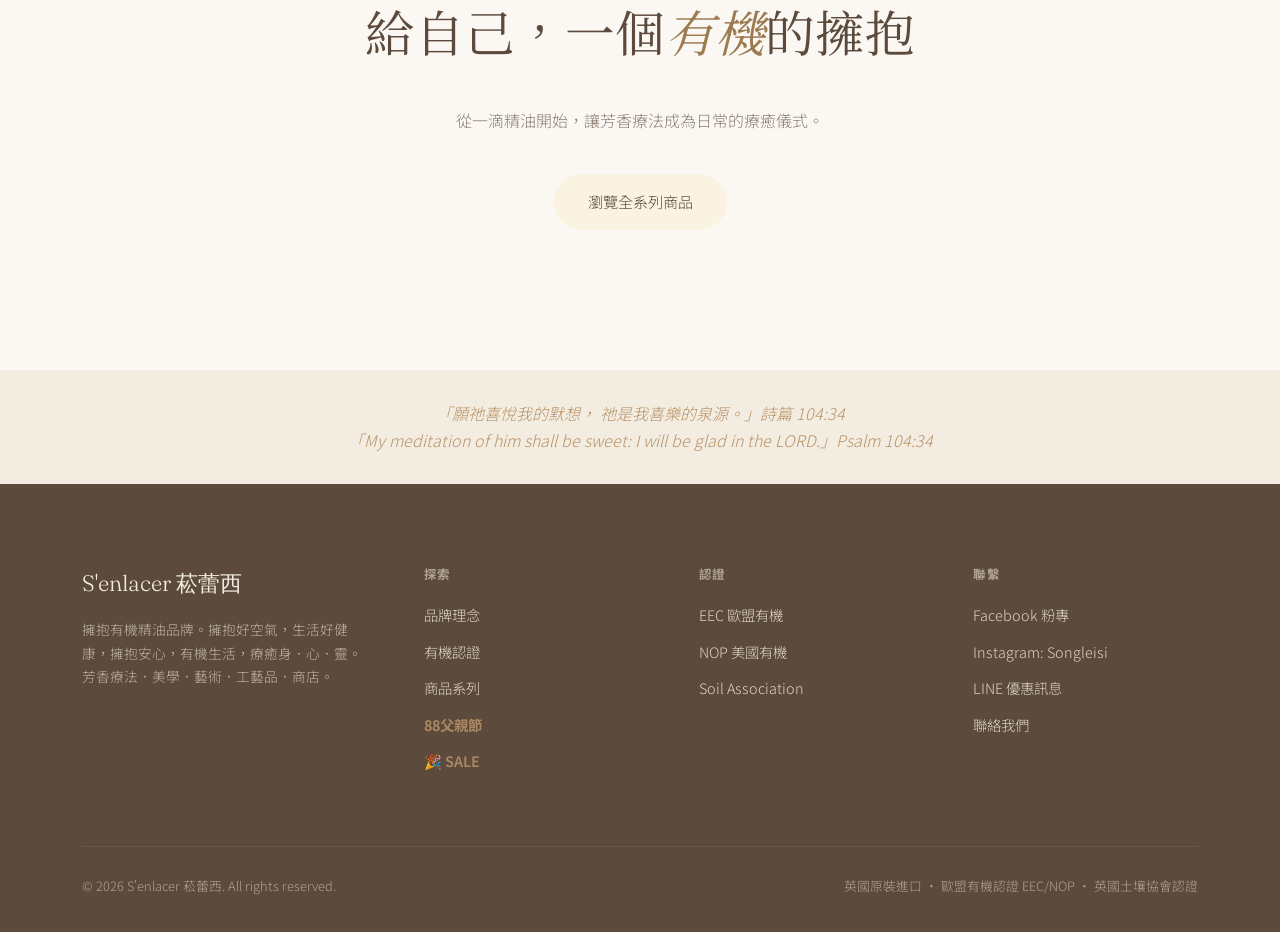
==== commit a01345b8: "Add files via upload Signed-off-by: Lacie <love.love.lacie@gmail.com>" ====
--- a/index.html
+++ b/index.html
@@ -39,7 +39,7 @@
 
 </header>
 
-<div style="background:linear-gradient(90deg,#B89368,#9C7A52);color:#fff;text-align:center;padding:18px;font-weight:600;letter-spacing:.06em;"><a href="promotion.html" style="color:#fff;text-decoration:none;">🥂 限時優惠 6/23~7/13 | 11款有機精油 SALE →</a></div>
+<div style="background:linear-gradient(90deg,#B89368,#9C7A52);color:#fff;text-align:center;padding:18px;font-weight:600;letter-spacing:.06em;"><a href="father-day-88.html" style="color:#fff;text-decoration:none;">🎁 88父親節限定優惠 6/28~8/8 | 有機精油任選單支 $88 →</a></div>
 
 <!-- HERO -->
 <section class="hero">
@@ -85,16 +85,16 @@
 <section class="featured">
   <div class="featured-photo">
     <div class="featured-inner">
-      <span class="eyebrow">FEATURED · 本月精選</span>
+      <span class="eyebrow">FEATURED · 88父親節限定</span>
       <h2><span class="lat">Organic</span>Cedarwood</h2>
       <p style="color:#F2E6CB;opacity:.85;font-size:.95rem;max-width:380px;">有機大西洋雪松精油（香柏木）· 產地：摩洛哥 · 萃取部位：樹皮 · 蒸餾法</p>
       <div class="featured-meta">
-        <span class="price">10ML　$390</span>
-        <span class="old">原價 $890</span>
-        <span class="origin-tag">英國原裝進口・有機認證</span>
+        <span class="price">10ML　$88</span>
+        <span class="old">原價 $390</span>
+        <span class="origin-tag">88父親節限定・6/28~8/8</span>
       </div>
       <div style="margin-top:26px;">
-        <a href="products.html" class="btn-text" style="color:#FAF3E2;border-color:rgba(250,243,226,.6);">查看完整商品系列 →</a>
+        <a href="father-day-88.html" class="btn-text" style="color:#FAF3E2;border-color:rgba(250,243,226,.6);">查看88父親節活動 →</a>
       </div>
     </div>
   </div>
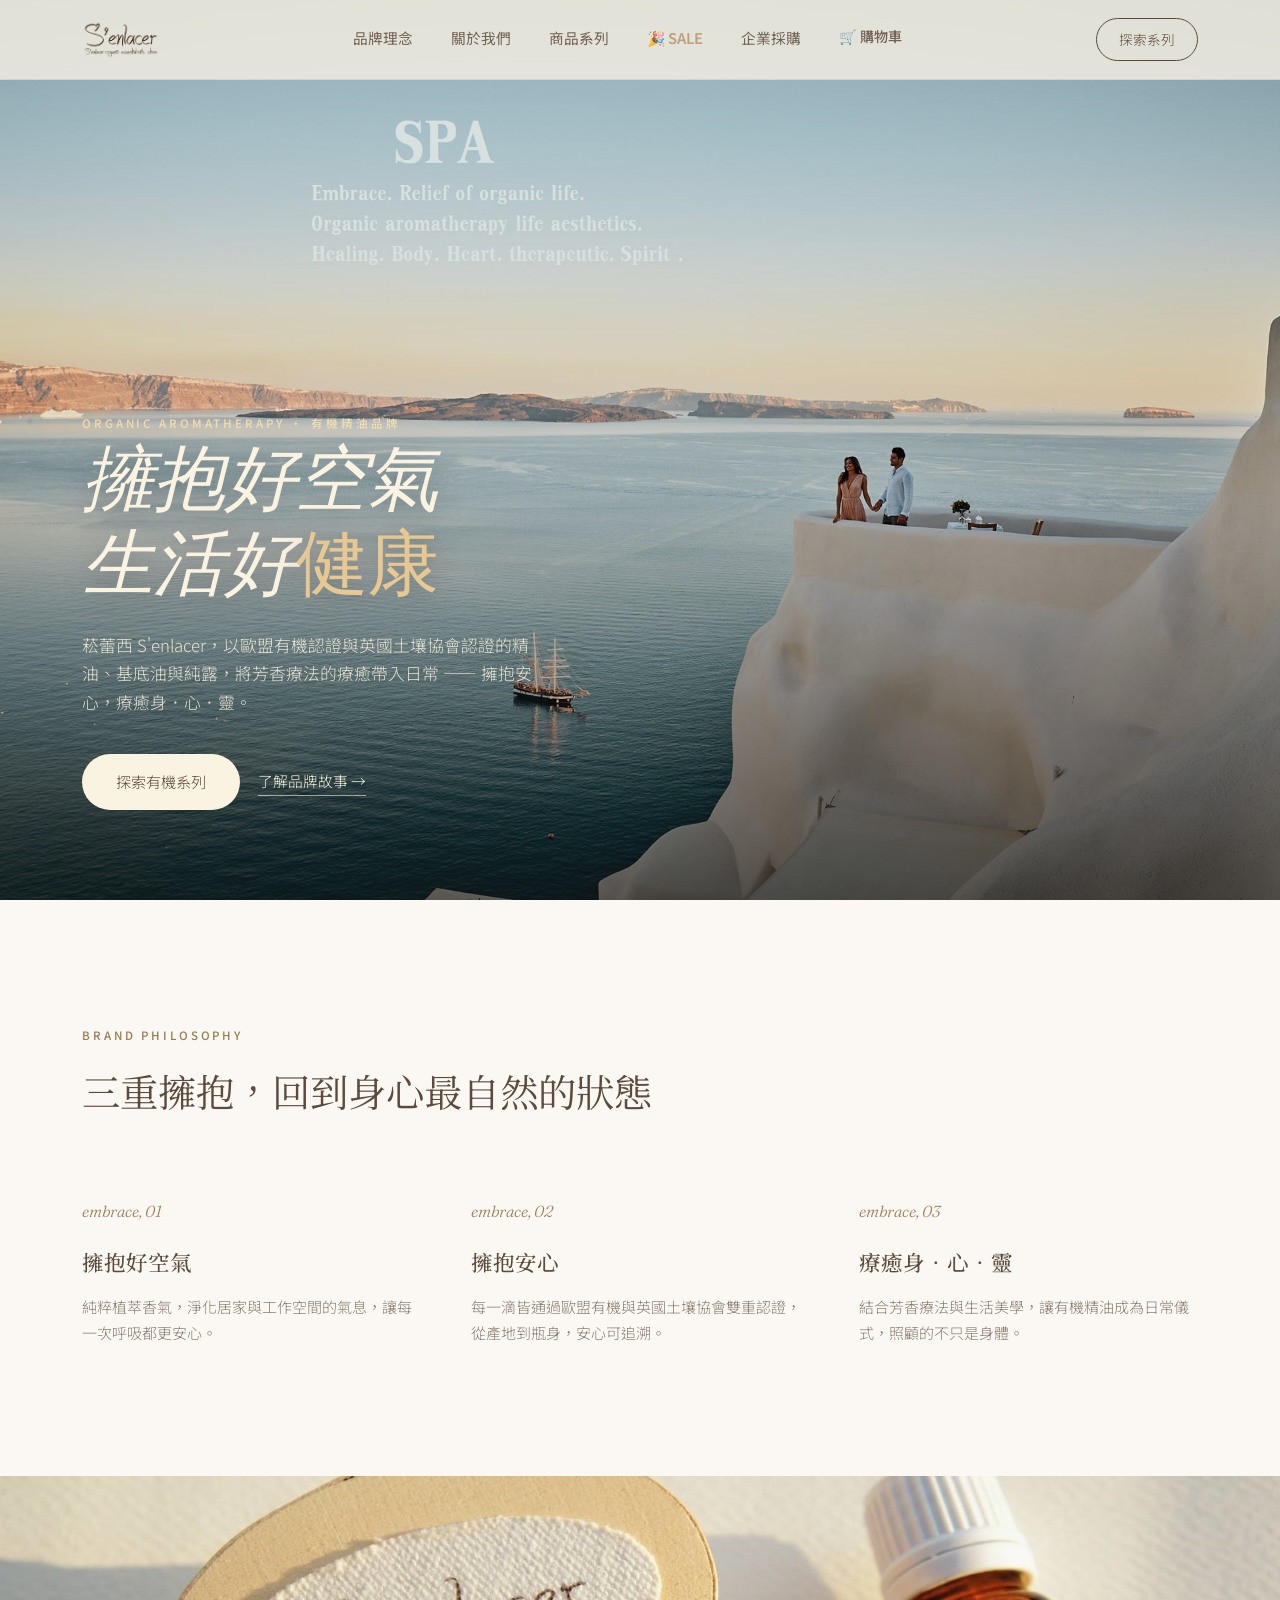
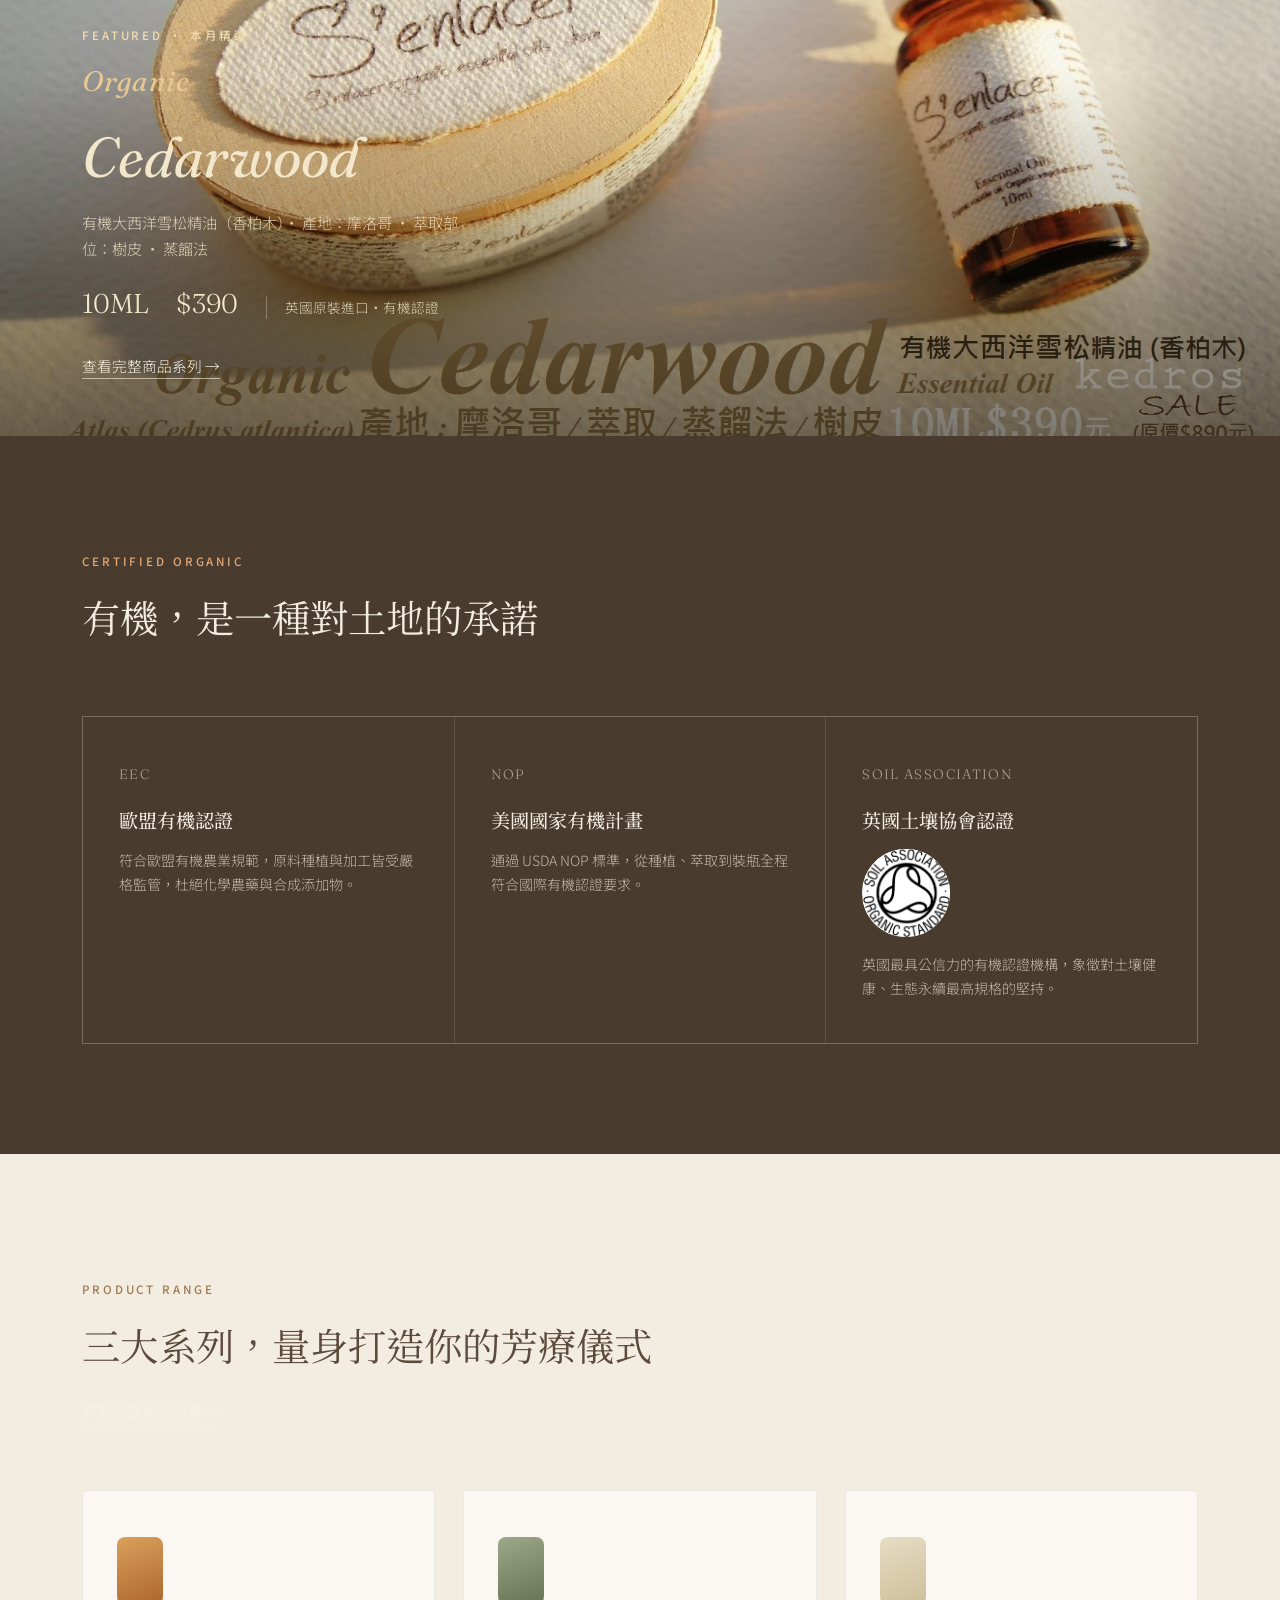
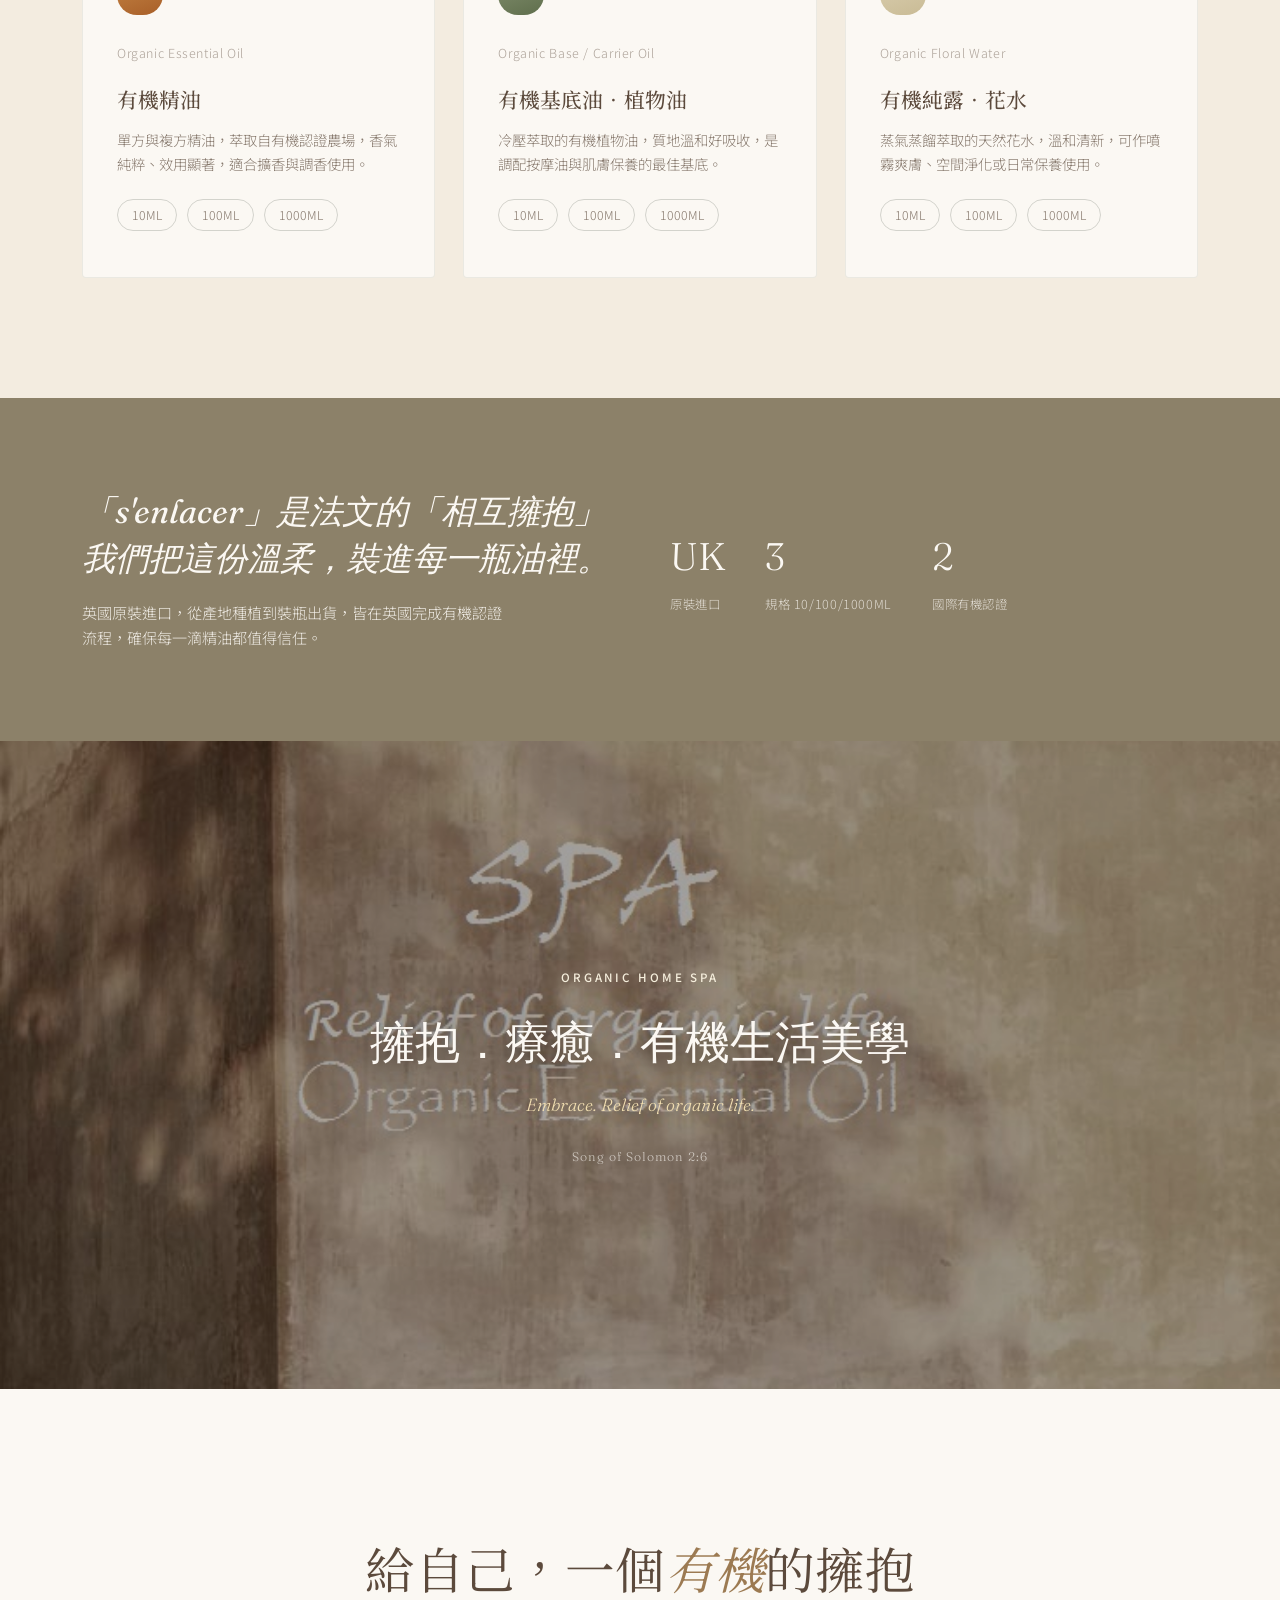
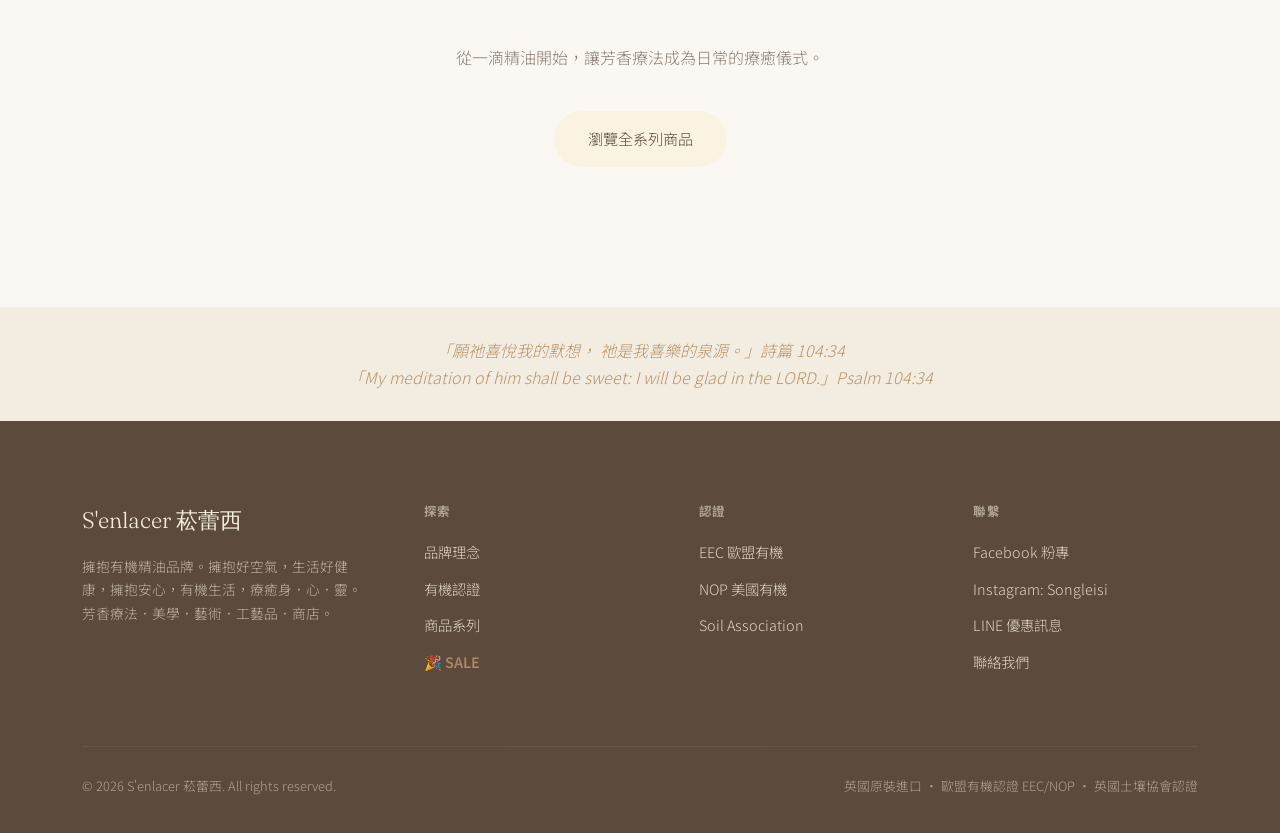
==== commit 8bb7271c: "Add files via upload Signed-off-by: Lacie <love.love.lacie@gmail.com>" ====
--- a/index.html
+++ b/index.html
@@ -27,7 +27,6 @@
       <a href="index.html#philosophy">品牌理念</a>
       <a href="about.html">關於我們</a>
       <a href="products.html">商品系列</a>
-      <a href="father-day-88.html" style="color:#B89368;font-weight:700;">88父親節</a>
       <a href="promotion.html" style="color:#B89368;font-weight:600;">🎉 SALE</a>
       <a href="about.html#certs">企業採購</a>
       <a href="javascript:void(0)" onclick="toggleCart()" id="cart-nav-link" style="position:relative;">🛒 購物車<span class="cart-nav-badge" style="display:none;position:absolute;top:-8px;right:-14px;background:#B97A5A;color:#fff;width:18px;height:18px;border-radius:50%;align-items:center;justify-content:center;font-size:.68rem;font-weight:bold;"></span></a>
@@ -39,7 +38,6 @@
 
 </header>
 
-<div style="background:linear-gradient(90deg,#B89368,#9C7A52);color:#fff;text-align:center;padding:18px;font-weight:600;letter-spacing:.06em;"><a href="father-day-88.html" style="color:#fff;text-decoration:none;">🎁 88父親節限定優惠 6/28~8/8 | 有機精油任選單支 $88 →</a></div>
 
 <!-- HERO -->
 <section class="hero">
@@ -85,16 +83,15 @@
 <section class="featured">
   <div class="featured-photo">
     <div class="featured-inner">
-      <span class="eyebrow">FEATURED · 88父親節限定</span>
+      <span class="eyebrow">FEATURED · 本月精選</span>
       <h2><span class="lat">Organic</span>Cedarwood</h2>
       <p style="color:#F2E6CB;opacity:.85;font-size:.95rem;max-width:380px;">有機大西洋雪松精油（香柏木）· 產地：摩洛哥 · 萃取部位：樹皮 · 蒸餾法</p>
       <div class="featured-meta">
-        <span class="price">10ML　$88</span>
-        <span class="old">原價 $390</span>
-        <span class="origin-tag">88父親節限定・6/28~8/8</span>
+        <span class="price">10ML　$390</span>
+        <span class="origin-tag">英國原裝進口・有機認證</span>
       </div>
       <div style="margin-top:26px;">
-        <a href="father-day-88.html" class="btn-text" style="color:#FAF3E2;border-color:rgba(250,243,226,.6);">查看88父親節活動 →</a>
+        <a href="products.html" class="btn-text" style="color:#FAF3E2;border-color:rgba(250,243,226,.6);">查看完整商品系列 →</a>
       </div>
     </div>
   </div>
@@ -235,7 +232,6 @@
         <a href="about.html">品牌理念</a>
         <a href="about.html#certs">有機認證</a>
         <a href="products.html">商品系列</a>
-      <a href="father-day-88.html" style="color:#B89368;font-weight:700;">88父親節</a>
       <a href="promotion.html" style="color:#B89368;font-weight:600;">🎉 SALE</a>
       </div>
       <div class="foot-col">
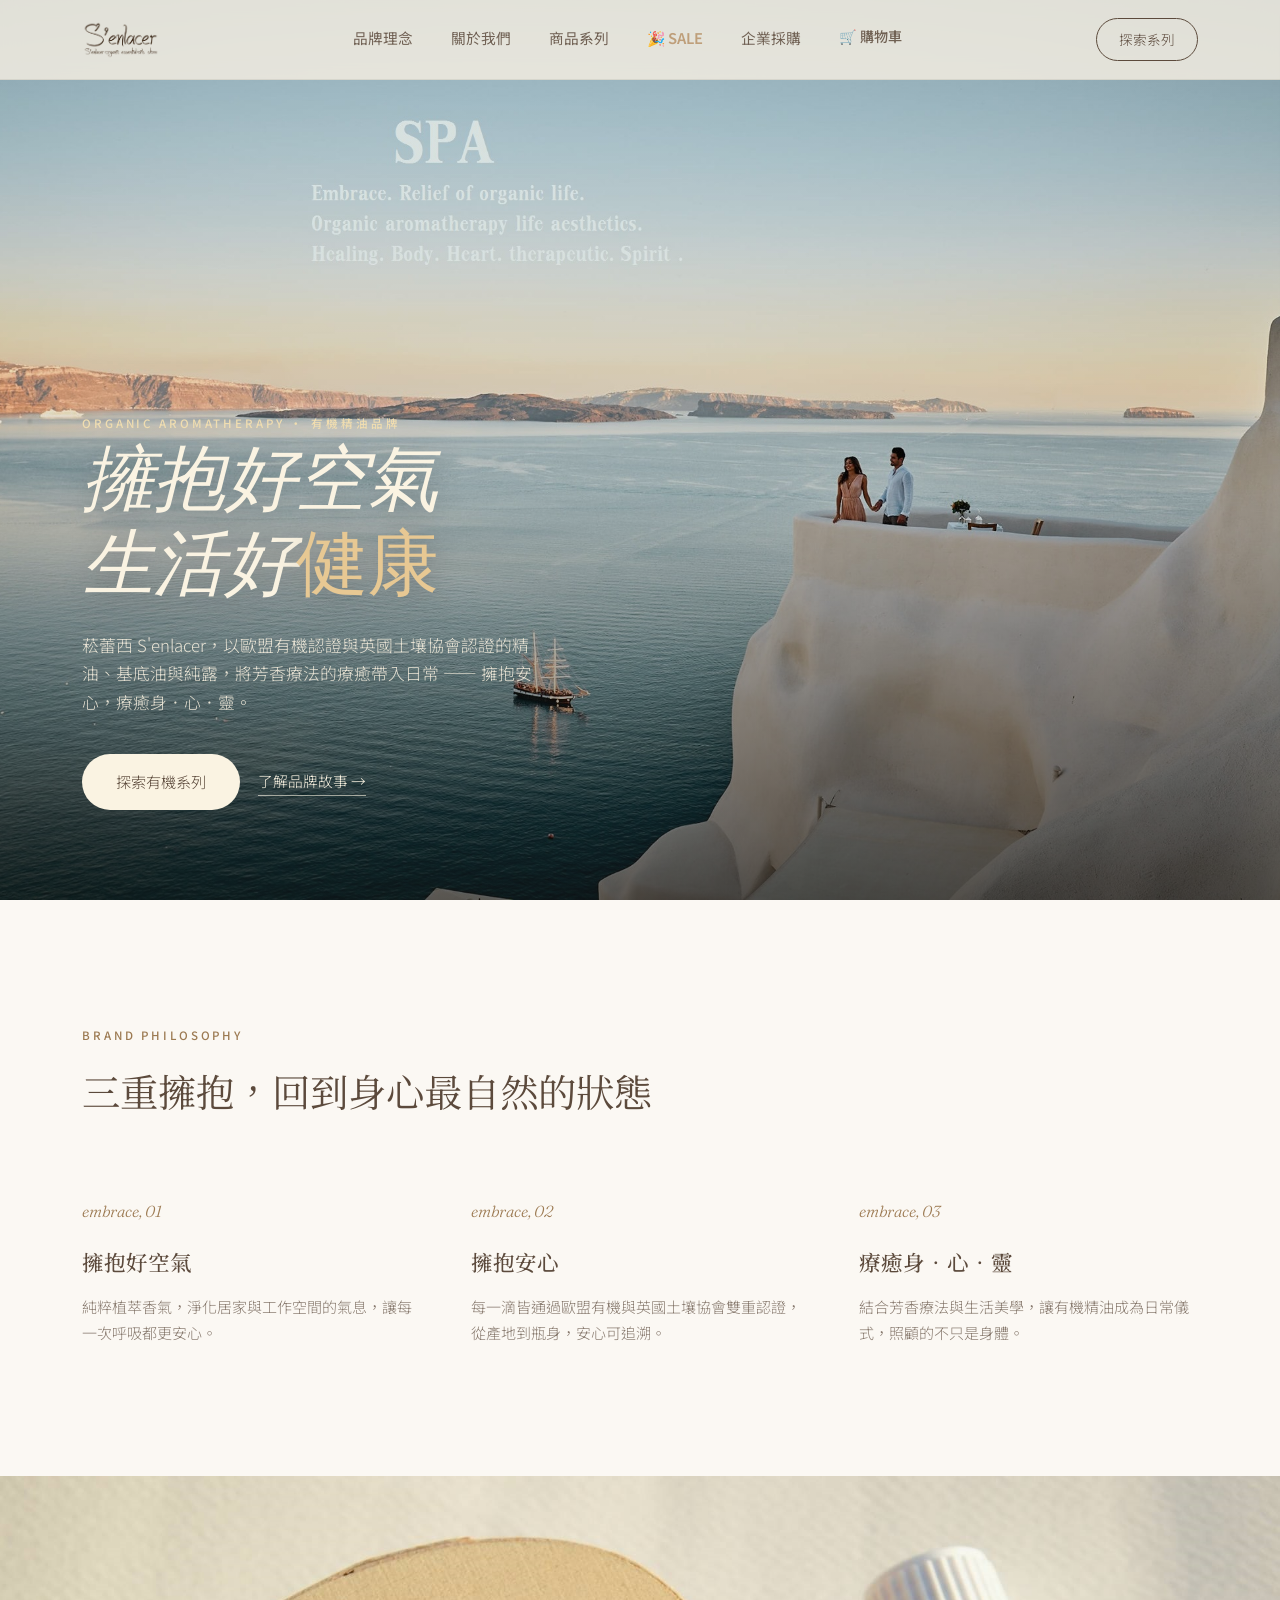
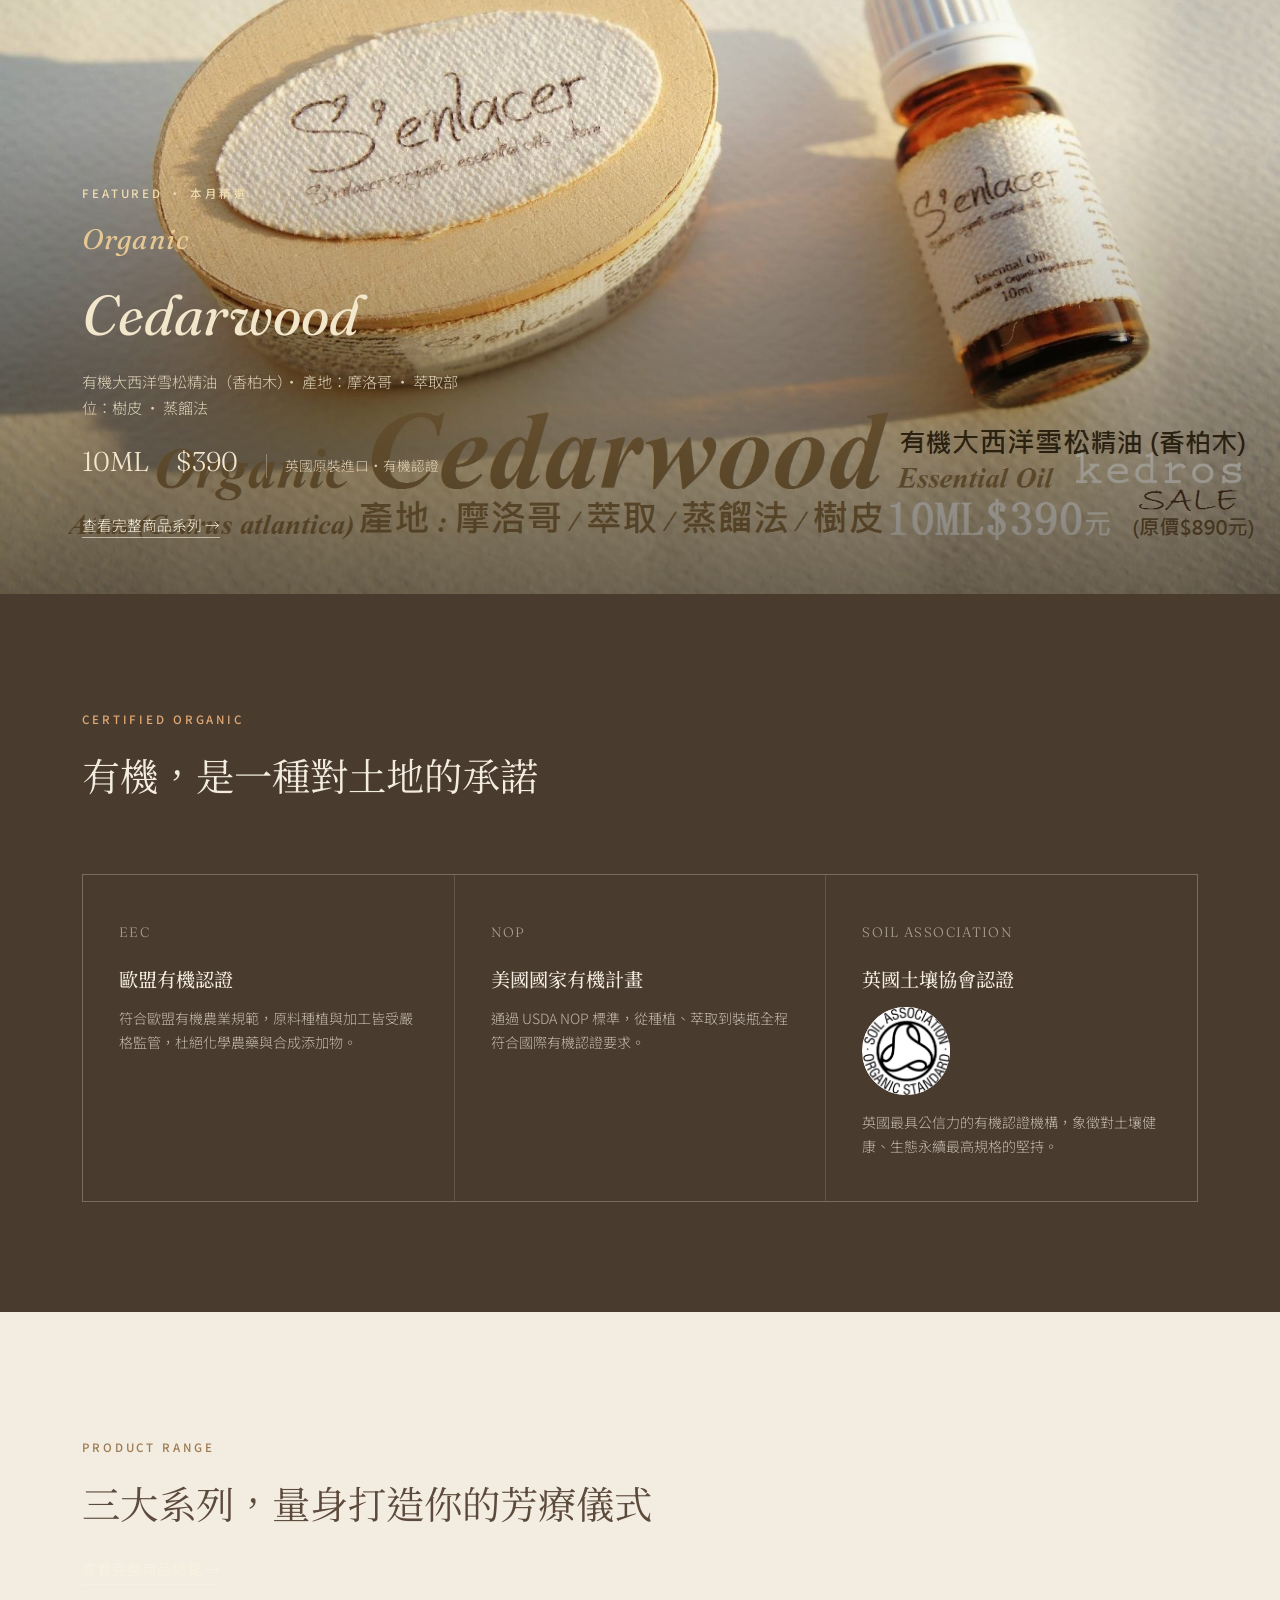
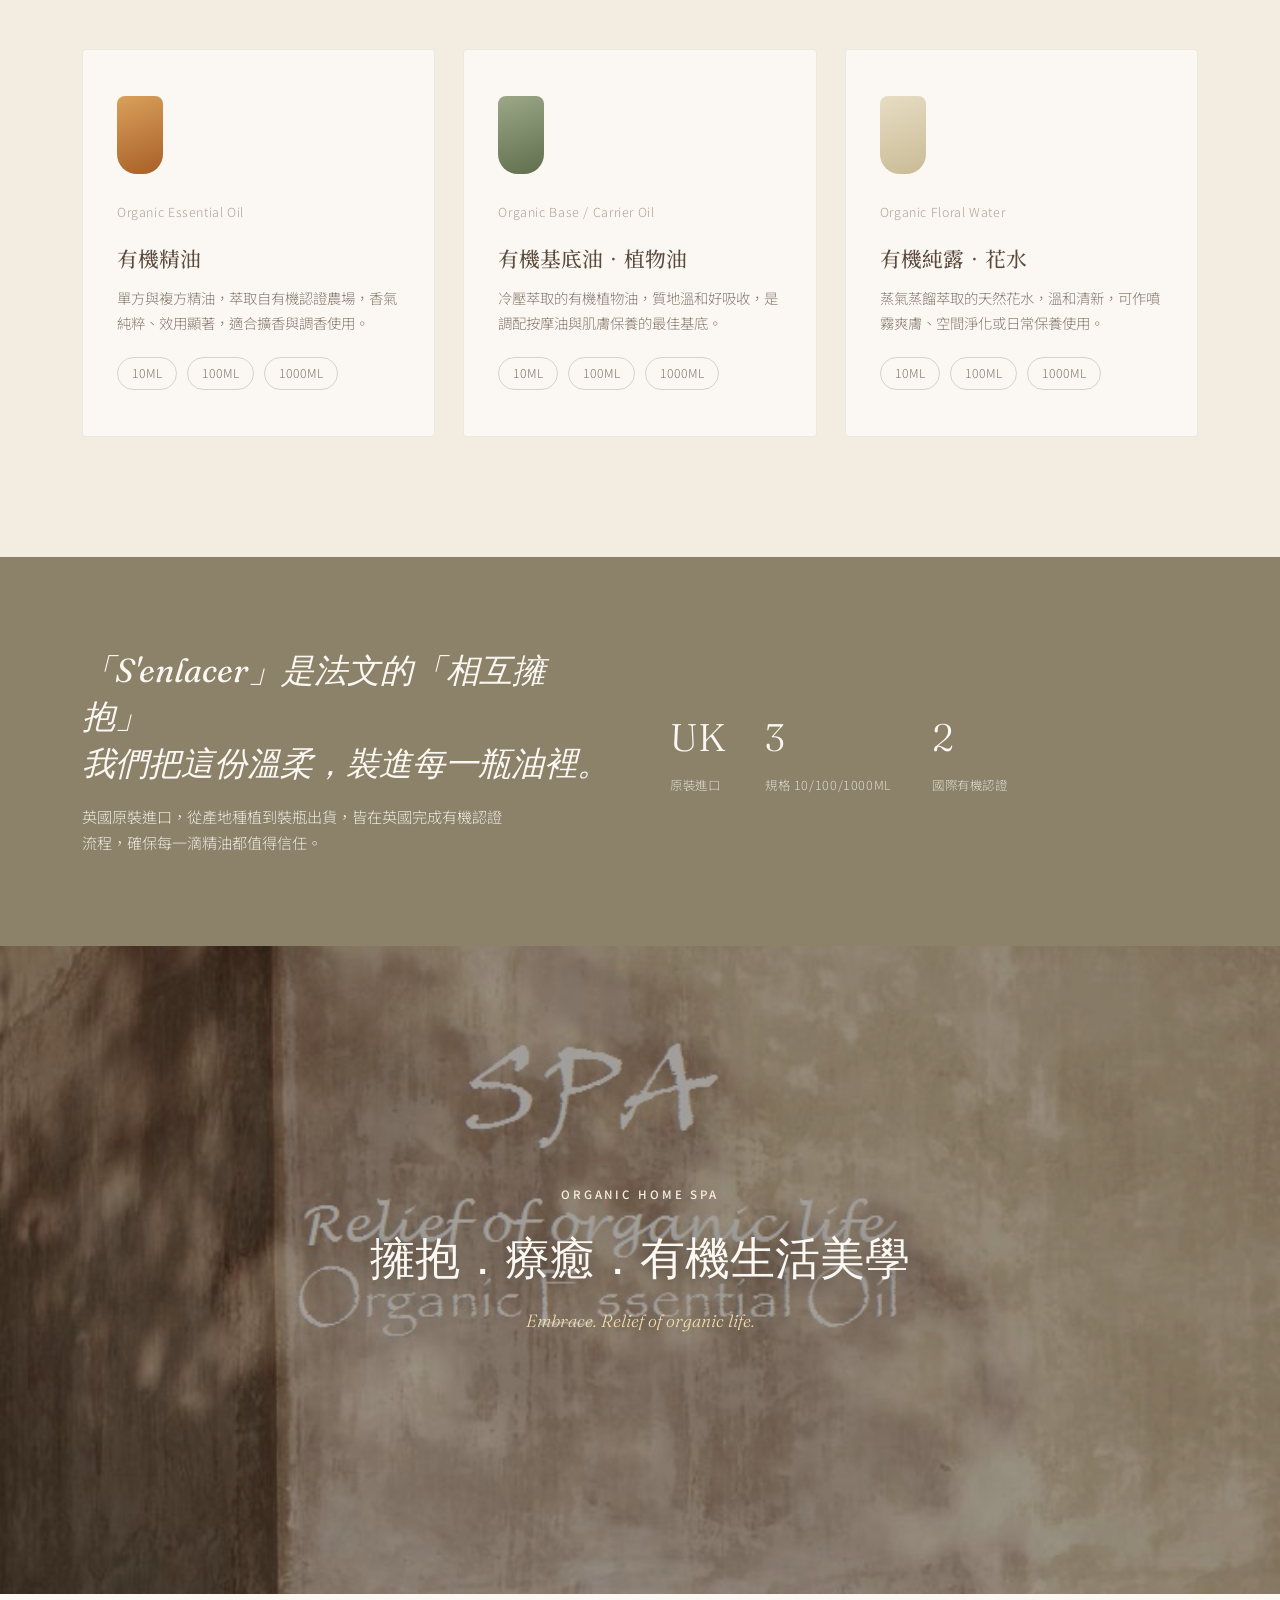
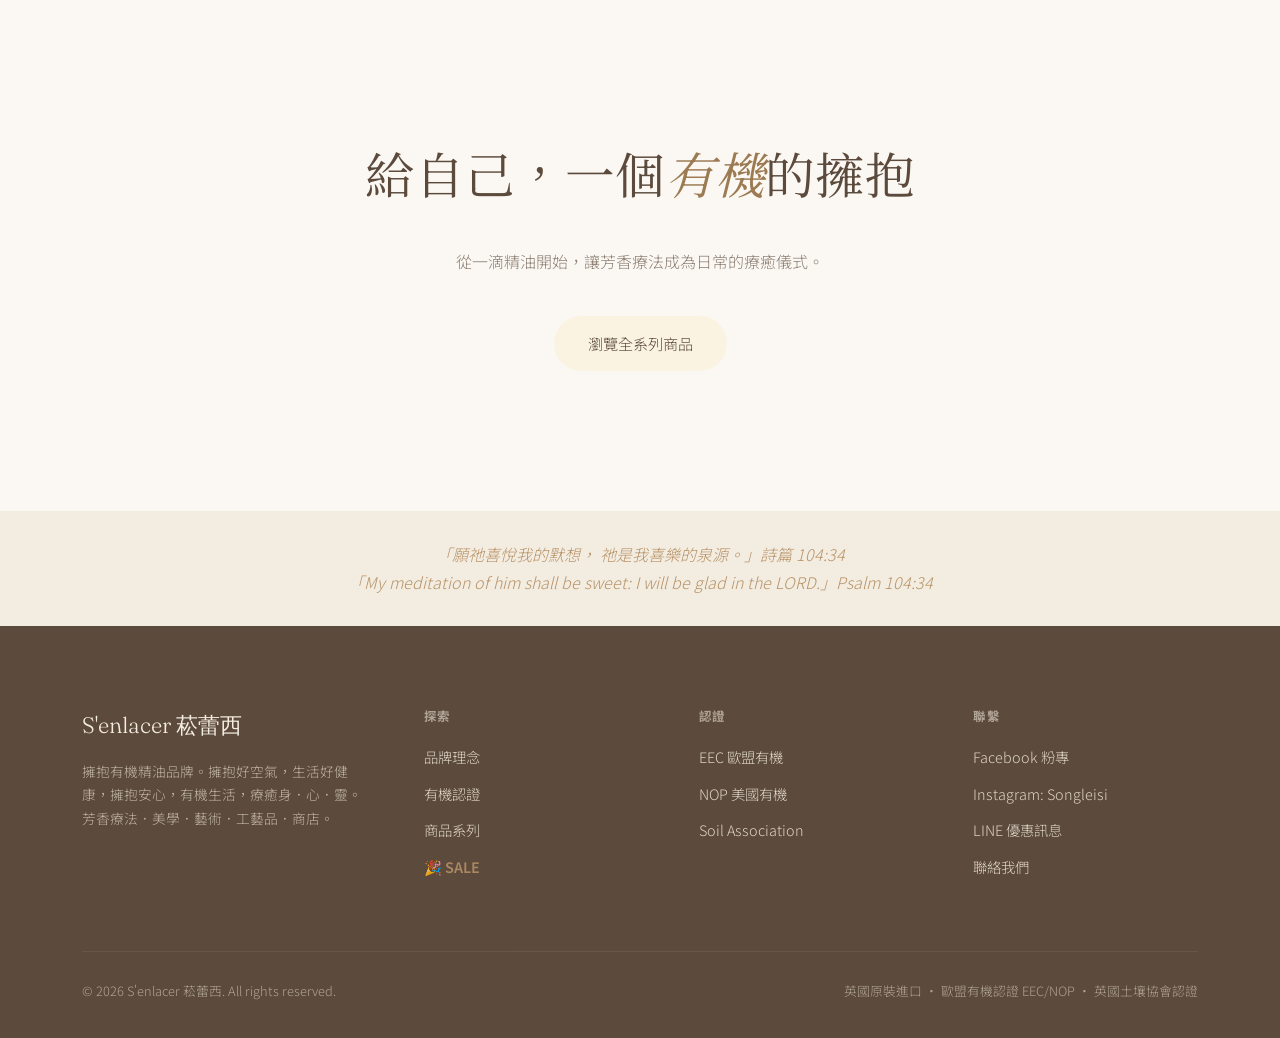
==== commit 2a65e787: "Add files via upload Signed-off-by: Lacie <love.love.lacie@gmail.com>" ====
--- a/index.html
+++ b/index.html
@@ -175,7 +175,7 @@
 <section class="origin" id="origin">
   <div class="wrap">
     <div>
-      <h2>「s'enlacer」是法文的「相互擁抱」<br>我們把這份溫柔，裝進每一瓶油裡。</h2>
+      <h2>「S'enlacer」是法文的「相互擁抱」<br>我們把這份溫柔，裝進每一瓶油裡。</h2>
       <p>英國原裝進口，從產地種植到裝瓶出貨，皆在英國完成有機認證流程，確保每一滴精油都值得信任。</p>
     </div>
     <div class="origin-meta">
@@ -201,9 +201,6 @@
     <span class="eyebrow">ORGANIC HOME SPA</span>
     <h2 class="serif">擁抱．療癒．有機生活美學</h2>
     <div class="sub">Embrace. Relief of organic life.</div>
-    <p class="spa-quote">
-      <cite>Song of Solomon 2:6</cite>
-    </p>
   </div>
 </section>
 
--- a/styles.css
+++ b/styles.css
@@ -45,7 +45,7 @@
 @media (max-width:860px){.pillars{grid-template-columns:1fr;gap:46px;}
 }
 .featured{position:relative;background:var(--white);}
-.featured-photo{position:relative;min-height:560px;background:url('cedarwood-product-real.jpg') center 60%/cover no-repeat;display:flex;align-items:flex-end;}
+.featured-photo{position:relative;aspect-ratio:1707/958;min-height:280px;background:url('cedarwood-product-real.jpg') center/cover no-repeat;display:flex;align-items:flex-end;}
 .featured-photo::before{content:'';position:absolute;inset:0;background:linear-gradient(180deg,rgba(20,14,6,0) 35%,rgba(20,14,6,.55) 100%);}
 .featured-inner{position:relative;z-index:2;padding:48px 32px 56px;max-width:1180px;margin:0 auto;width:100%;}
 .featured-inner .eyebrow{color:#F0DDB0;}
@@ -111,7 +111,8 @@
 .page-banner-inner{position:relative;z-index:2;padding:0 32px 56px;max-width:1180px;margin:0 auto;width:100%;}
 .page-banner .eyebrow{color:#F0DDB0;}
 .page-banner h1{font-family:'Fraunces',serif;font-style:italic;font-weight:400;color:#F2E6CB;font-size:clamp(2.2rem,5vw,3.6rem);margin-top:10px;text-shadow:0 4px 30px rgba(0,0,0,.25);}
-.page-banner p{color:#F2E6CB;opacity:.85;max-width:480px;margin-top:14px;font-size:.98rem;}
+.page-banner p{color:#F2E6CB;opacity:.85;max-width:760px;margin-top:14px;font-size:.98rem;}
+@media (max-width:640px){.page-banner p{max-width:480px;}}
 .catalog{padding:100px 0;background:var(--linen);}
 .cat-tabs{display:flex;gap:14px;margin-bottom:54px;flex-wrap:wrap;}
 .cat-tab{font-size:.85rem;padding:9px 20px;border-radius:999px;border:1px solid rgba(74,63,48,.25);opacity:.75;}
@@ -140,7 +141,8 @@
 @media (max-width:860px){.about-story .wrap{grid-template-columns:1fr;}
 }
 .timeline{padding:110px 0;background:var(--soil);color:var(--linen);}
-.timeline .sec-head{color:var(--linen);}
+.timeline .sec-head{color:var(--linen);max-width:800px;}
+@media (max-width:640px){.timeline .sec-head{max-width:620px;}}
 .timeline .eyebrow{color:#E0A875;}
 .tl-row{display:grid;grid-template-columns:120px 1fr;gap:30px;padding:30px 0;border-top:1px solid rgba(241,236,224,.15);}
 .tl-row:first-of-type{border-top:none;margin-top:40px;}
@@ -264,6 +266,34 @@
 .promo-head{text-align:center;padding:60px 20px 20px;background:var(--linen);}
 .promo-head h2{font-family:'Fraunces',serif;font-style:italic;font-size:2rem;color:var(--ink);margin-bottom:8px;}
 .promo-head p{color:var(--sage);font-size:.95rem;}
+
+/* promotion.html 上方感性引言 */
+.promo-intro{background:var(--soil);color:var(--linen);padding:80px 20px 64px;text-align:center;}
+.promo-intro .wrap{max-width:760px;}
+.promo-intro h2{font-family:'Fraunces',serif;font-style:italic;font-weight:400;font-size:clamp(1.6rem,3.2vw,2.3rem);color:var(--linen);margin-bottom:26px;}
+.promo-intro p{font-size:.98rem;line-height:1.9;opacity:.92;margin-bottom:18px;}
+.promo-intro-tags{display:flex;justify-content:center;gap:28px;flex-wrap:wrap;margin:30px 0;padding:24px 0;border-top:1px solid rgba(243,236,224,.18);border-bottom:1px solid rgba(243,236,224,.18);}
+.promo-intro-tags span{font-family:'Noto Serif TC',serif;font-size:.92rem;color:#F0DDB0;letter-spacing:.04em;}
+.promo-intro-close{font-family:'Fraunces',serif;font-style:italic;color:#F0DDB0;font-size:1.05rem;margin-top:26px;}
+
+/* promotion.html 商品精選 Spotlight */
+.promo-feature{background:var(--white);padding:70px 20px;}
+.promo-feature-inner{display:grid;grid-template-columns:.85fr 1.15fr;gap:56px;align-items:center;max-width:1100px;}
+.promo-feature-img{width:100%;height:100%;max-height:560px;object-fit:cover;border-radius:14px;display:block;box-shadow:0 12px 40px rgba(92,74,60,.18);}
+.promo-feature-text h3{font-family:'Fraunces',serif;font-size:1.7rem;color:var(--ink);font-weight:600;line-height:1.4;margin:14px 0 6px;}
+.promo-feature-text .promo-en-lg{display:inline-block;font-size:.95rem;font-style:italic;color:var(--sage);font-weight:400;margin-top:6px;}
+.promo-feature-quote{font-family:'Noto Serif TC',serif;font-size:1rem;color:var(--amber-deep);line-height:1.8;margin:14px 0;padding-left:16px;border-left:2px solid var(--amber);}
+.promo-feature-specs{list-style:none;margin:22px 0;padding:0;font-size:.92rem;color:var(--ink);opacity:.88;line-height:2;}
+.promo-feature-price{font-size:1.35rem;color:var(--amber-deep);font-weight:700;margin:10px 0 16px;}
+.promo-feature-tagline{font-size:.92rem;color:var(--ink);opacity:.85;line-height:1.8;margin-bottom:22px;}
+.promo-feature .promo-btn{width:auto;padding:13px 32px;}
+
+@media (max-width:860px){
+  .promo-feature-inner{grid-template-columns:1fr;gap:32px;}
+  .promo-feature-img{max-height:420px;}
+  .promo-intro{padding:56px 20px 44px;}
+  .promo-intro-tags{gap:16px 24px;}
+}
 .promo-ctas{display:flex;justify-content:center;gap:16px;padding:20px;flex-wrap:wrap;}
 .promo-cta-link{color:var(--amber-deep);font-weight:600;text-decoration:none;font-size:.95rem;transition:color .3s;}
 .promo-cta-link:hover{color:var(--ink);}
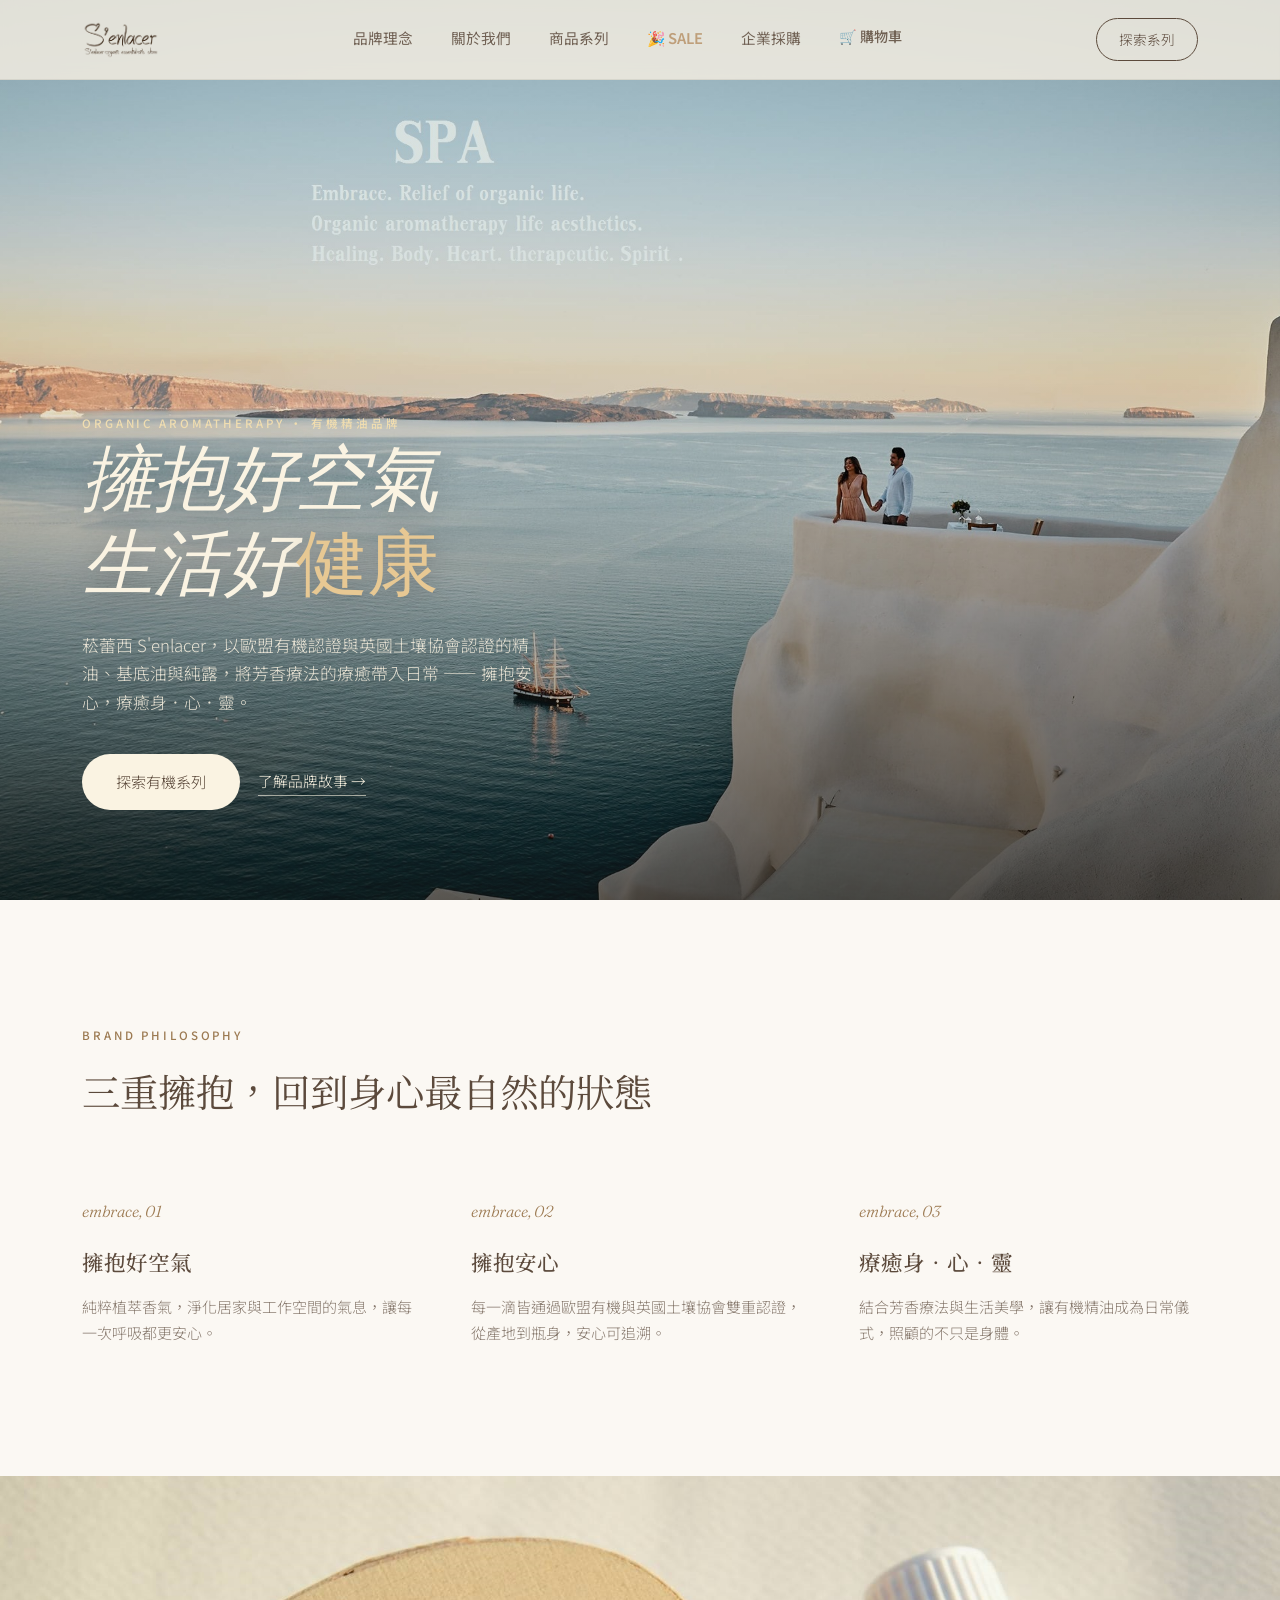
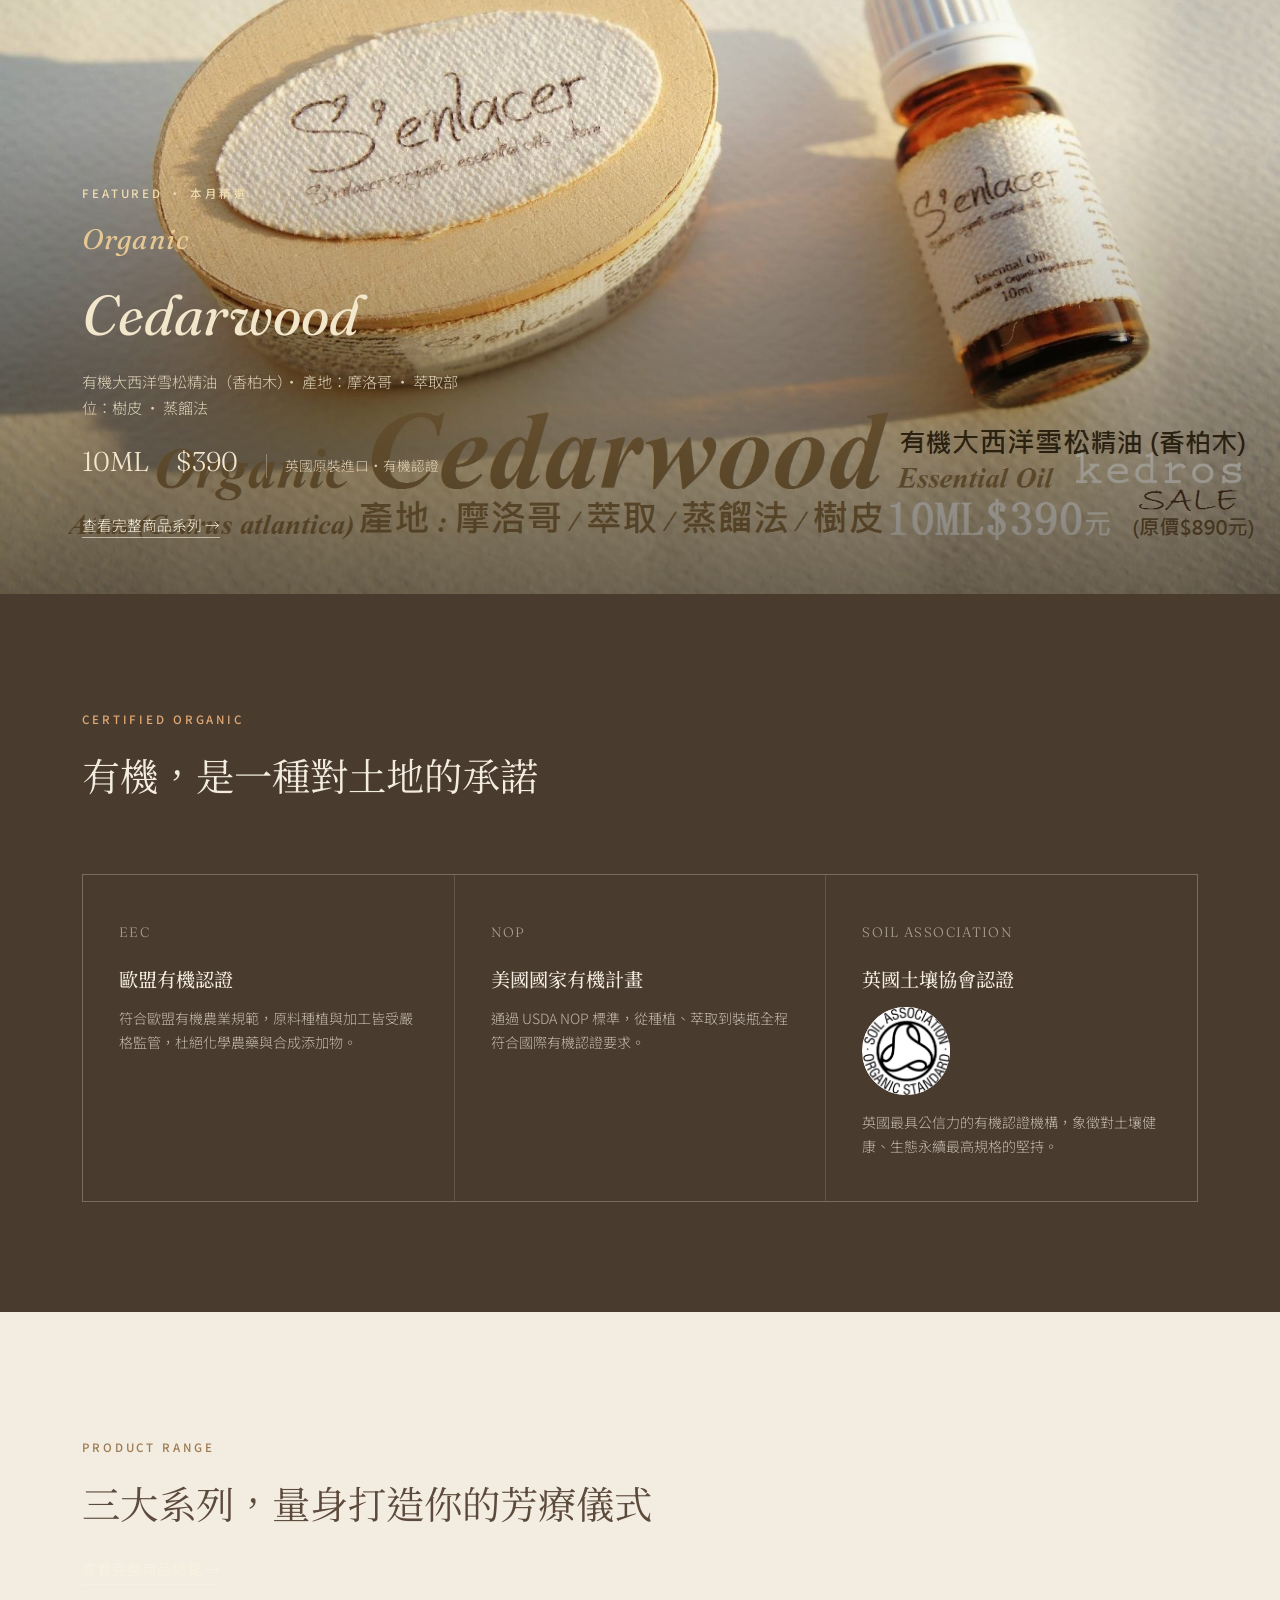
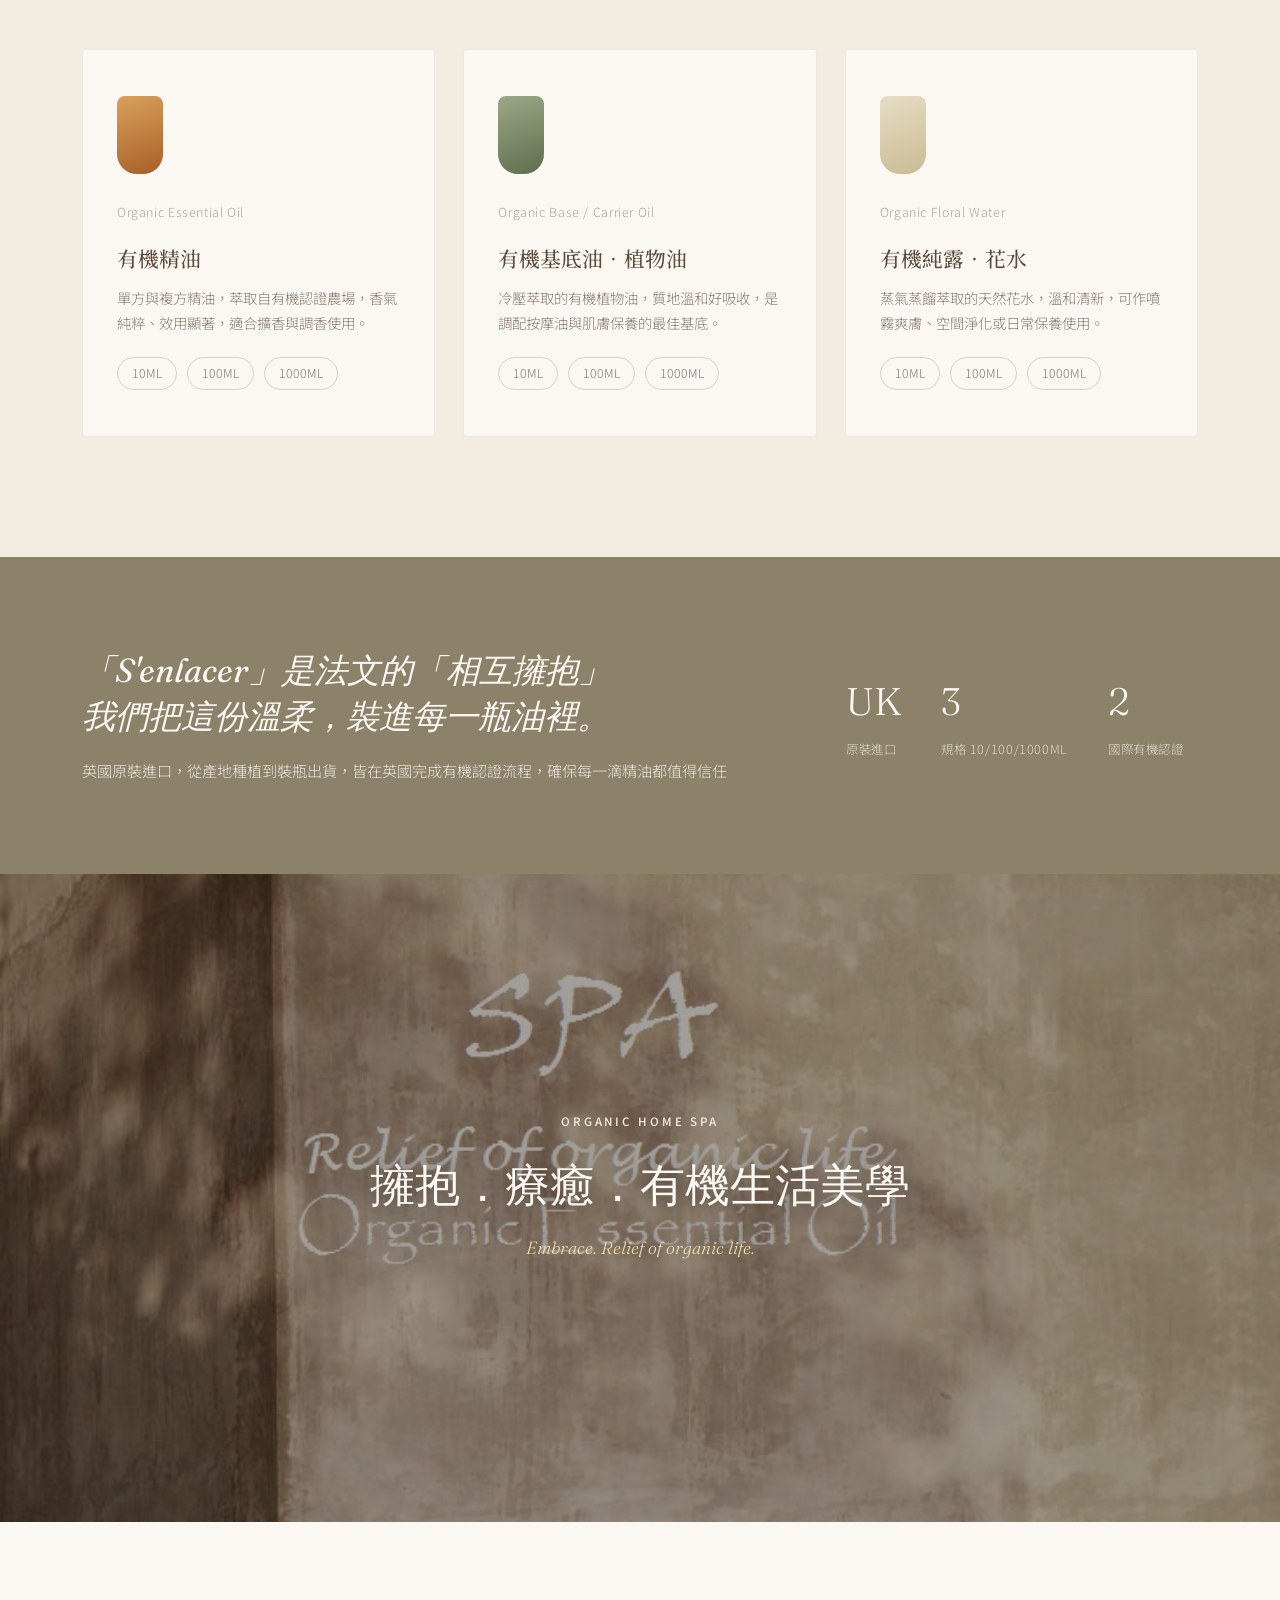
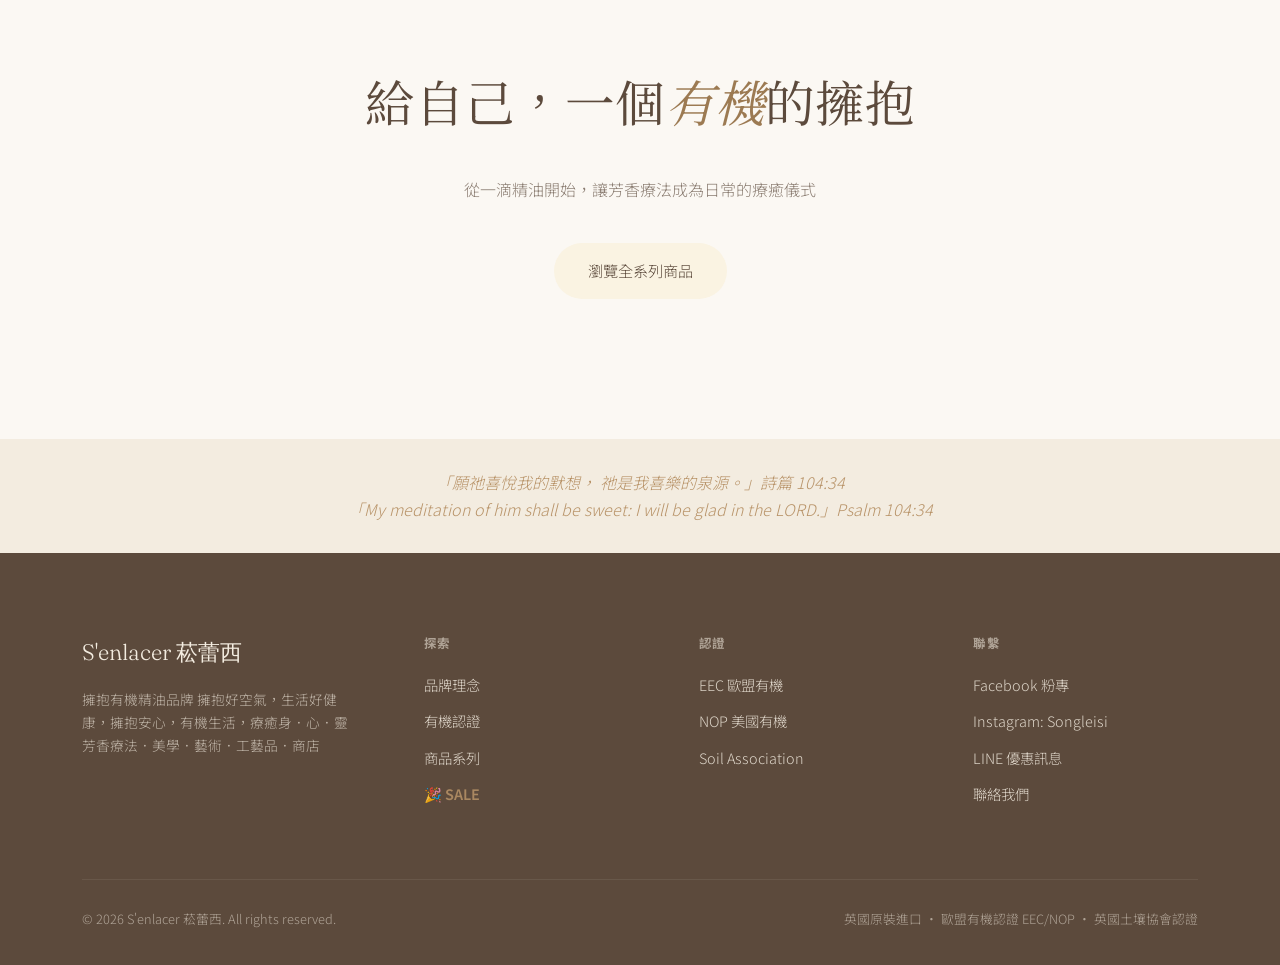
==== commit 3b43e138: "Add files via upload Signed-off-by: Lacie <love.love.lacie@gmail.com>" ====
--- a/index.html
+++ b/index.html
@@ -32,6 +32,7 @@
       <a href="javascript:void(0)" onclick="toggleCart()" id="cart-nav-link" style="position:relative;">🛒 購物車<span class="cart-nav-badge" style="display:none;position:absolute;top:-8px;right:-14px;background:#B97A5A;color:#fff;width:18px;height:18px;border-radius:50%;align-items:center;justify-content:center;font-size:.68rem;font-weight:bold;"></span></a>
     </div>
     <a href="products.html" class="cta-btn">探索系列</a>
+    <button class="nav-toggle" onclick="toggleMobileNav()" aria-label="開啟選單" aria-expanded="false"><span></span><span></span><span></span></button>
     
   
 </nav>
@@ -176,7 +177,7 @@
   <div class="wrap">
     <div>
       <h2>「S'enlacer」是法文的「相互擁抱」<br>我們把這份溫柔，裝進每一瓶油裡。</h2>
-      <p>英國原裝進口，從產地種植到裝瓶出貨，皆在英國完成有機認證流程，確保每一滴精油都值得信任。</p>
+      <p>英國原裝進口，從產地種植到裝瓶出貨，皆在英國完成有機認證流程，確保每一滴精油都值得信任</p>
     </div>
     <div class="origin-meta">
       <div>
@@ -208,7 +209,7 @@
 <section class="final-cta">
   <div class="wrap">
     <h2 class="serif">給自己，一個<em>有機</em>的擁抱</h2>
-    <p>從一滴精油開始，讓芳香療法成為日常的療癒儀式。</p>
+    <p>從一滴精油開始，讓芳香療法成為日常的療癒儀式</p>
     <a href="products.html" class="btn-primary">瀏覽全系列商品</a>
   </div>
 </section>
@@ -222,7 +223,7 @@
     <div class="foot-grid">
       <div>
         <div class="foot-logo">S'enlacer 菘蕾西</div>
-        <p>擁抱有機精油品牌。擁抱好空氣，生活好健康，擁抱安心，有機生活，療癒身．心．靈。芳香療法．美學．藝術．工藝品．商店。</p>
+        <p>擁抱有機精油品牌 擁抱好空氣，生活好健康，擁抱安心，有機生活，療癒身．心．靈 芳香療法．美學．藝術．工藝品．商店</p>
       </div>
       <div class="foot-col">
         <h5>探索</h5>
--- a/styles.css
+++ b/styles.css
@@ -1,4 +1,4 @@
-:root{--ink:#5C4A3C;--soil:#4A3B2F;--amber:#B89368;--amber-deep:#9C7A52;--linen:#F3ECE0;--linen-dim:#E8DFD0;--sage:#8C8169;--white:#FBF8F3;--terracotta:#B97A5A;}
+:root{--ink:#5C4A3C;--soil:#4A3B2F;--soil-soft:#7A6754;--amber:#B89368;--amber-deep:#9C7A52;--linen:#F3ECE0;--linen-dim:#E8DFD0;--sage:#8C8169;--white:#FBF8F3;--terracotta:#B97A5A;}
 *{margin:0;padding:0;box-sizing:border-box;}
 html{scroll-behavior:smooth;}
 body{background:var(--linen);color:var(--ink);font-family:'Noto Sans TC','Inter',sans-serif;font-weight:300;line-height:1.7;-webkit-font-smoothing:antialiased;overflow-x:hidden;}
@@ -17,8 +17,23 @@
 .navlinks a:hover::after{width:100%;}
 .cta-btn{border:1px solid var(--ink);padding:9px 22px;border-radius:999px;font-size:.85rem;transition:all .3s;white-space:nowrap;}
 .cta-btn:hover{background:var(--ink);color:var(--linen);}
-@media (max-width:860px){.navlinks{display:none;}
-}
+
+/* 漢堡選單按鈕（手機版導覽） */
+.nav-toggle{display:none;background:none;border:none;cursor:pointer;padding:6px;flex-direction:column;justify-content:center;gap:5px;z-index:60;}
+.nav-toggle span{display:block;width:24px;height:2px;background:var(--ink);border-radius:2px;transition:transform .3s,opacity .3s;}
+.nav-toggle.active span:nth-child(1){transform:translateY(7px) rotate(45deg);}
+.nav-toggle.active span:nth-child(2){opacity:0;}
+.nav-toggle.active span:nth-child(3){transform:translateY(-7px) rotate(-45deg);}
+
+@media (max-width:860px){
+  nav{position:relative;}
+  .nav-toggle{display:flex;}
+  .navlinks{display:none;position:absolute;top:100%;left:0;right:0;flex-direction:column;gap:0;background:var(--linen);border-bottom:1px solid rgba(43,52,36,.08);box-shadow:0 12px 24px rgba(43,34,20,.1);padding:6px 0;}
+  .navlinks.mobile-open{display:flex;}
+  .navlinks a{padding:15px 32px;opacity:1;width:100%;}
+  .navlinks a::after{display:none;}
+}
+
 .hero{position:relative;min-height:100vh;display:flex;align-items:flex-end;overflow:hidden;background:url('spa-santorini-embrace-correct.jpg') center 35%/cover no-repeat;}
 .hero::before{content:'';position:absolute;inset:0;background:linear-gradient(0deg,rgba(20,14,6,.62) 0%,rgba(20,14,6,.12) 45%,rgba(20,14,6,.05) 70%);}
 .hero-grid{position:relative;z-index:2;width:100%;padding-bottom:90px;}
@@ -45,7 +60,7 @@
 @media (max-width:860px){.pillars{grid-template-columns:1fr;gap:46px;}
 }
 .featured{position:relative;background:var(--white);}
-.featured-photo{position:relative;aspect-ratio:1707/958;min-height:280px;background:url('cedarwood-product-real.jpg') center/cover no-repeat;display:flex;align-items:flex-end;}
+.featured-photo{position:relative;width:100%;aspect-ratio:1707/958;min-height:280px;background:url('cedarwood-product-real.jpg') center/cover no-repeat;display:flex;align-items:flex-end;}
 .featured-photo::before{content:'';position:absolute;inset:0;background:linear-gradient(180deg,rgba(20,14,6,0) 35%,rgba(20,14,6,.55) 100%);}
 .featured-inner{position:relative;z-index:2;padding:48px 32px 56px;max-width:1180px;margin:0 auto;width:100%;}
 .featured-inner .eyebrow{color:#F0DDB0;}
@@ -81,9 +96,9 @@
 @media (max-width:900px){.prod-grid{grid-template-columns:1fr;}
 }
 .origin{background:var(--sage);color:var(--white);padding:90px 0;}
-.origin .wrap{display:grid;grid-template-columns:1fr 1fr;gap:60px;align-items:center;}
+.origin .wrap{display:grid;grid-template-columns:2fr 1fr;gap:60px;align-items:center;}
 .origin h2{font-family:'Fraunces',serif;font-size:clamp(1.7rem,2.6vw,2.3rem);font-weight:400;font-style:italic;line-height:1.4;}
-.origin p{font-size:.95rem;opacity:.88;margin-top:18px;max-width:420px;}
+.origin p{font-size:.95rem;opacity:.88;margin-top:18px;max-width:720px;}
 .origin-meta{display:flex;gap:40px;}
 .origin-meta div{}
 .origin-meta .big{font-family:'Fraunces',serif;font-size:2.4rem;display:block;}
@@ -268,8 +283,8 @@
 .promo-head p{color:var(--sage);font-size:.95rem;}
 
 /* promotion.html 上方感性引言 */
-.promo-intro{background:var(--soil);color:var(--linen);padding:80px 20px 64px;text-align:center;}
-.promo-intro .wrap{max-width:760px;}
+.promo-intro{background:var(--soil-soft);color:var(--linen);padding:80px 20px 64px;text-align:center;}
+.promo-intro .wrap{max-width:820px;}
 .promo-intro h2{font-family:'Fraunces',serif;font-style:italic;font-weight:400;font-size:clamp(1.6rem,3.2vw,2.3rem);color:var(--linen);margin-bottom:26px;}
 .promo-intro p{font-size:.98rem;line-height:1.9;opacity:.92;margin-bottom:18px;}
 .promo-intro-tags{display:flex;justify-content:center;gap:28px;flex-wrap:wrap;margin:30px 0;padding:24px 0;border-top:1px solid rgba(243,236,224,.18);border-bottom:1px solid rgba(243,236,224,.18);}
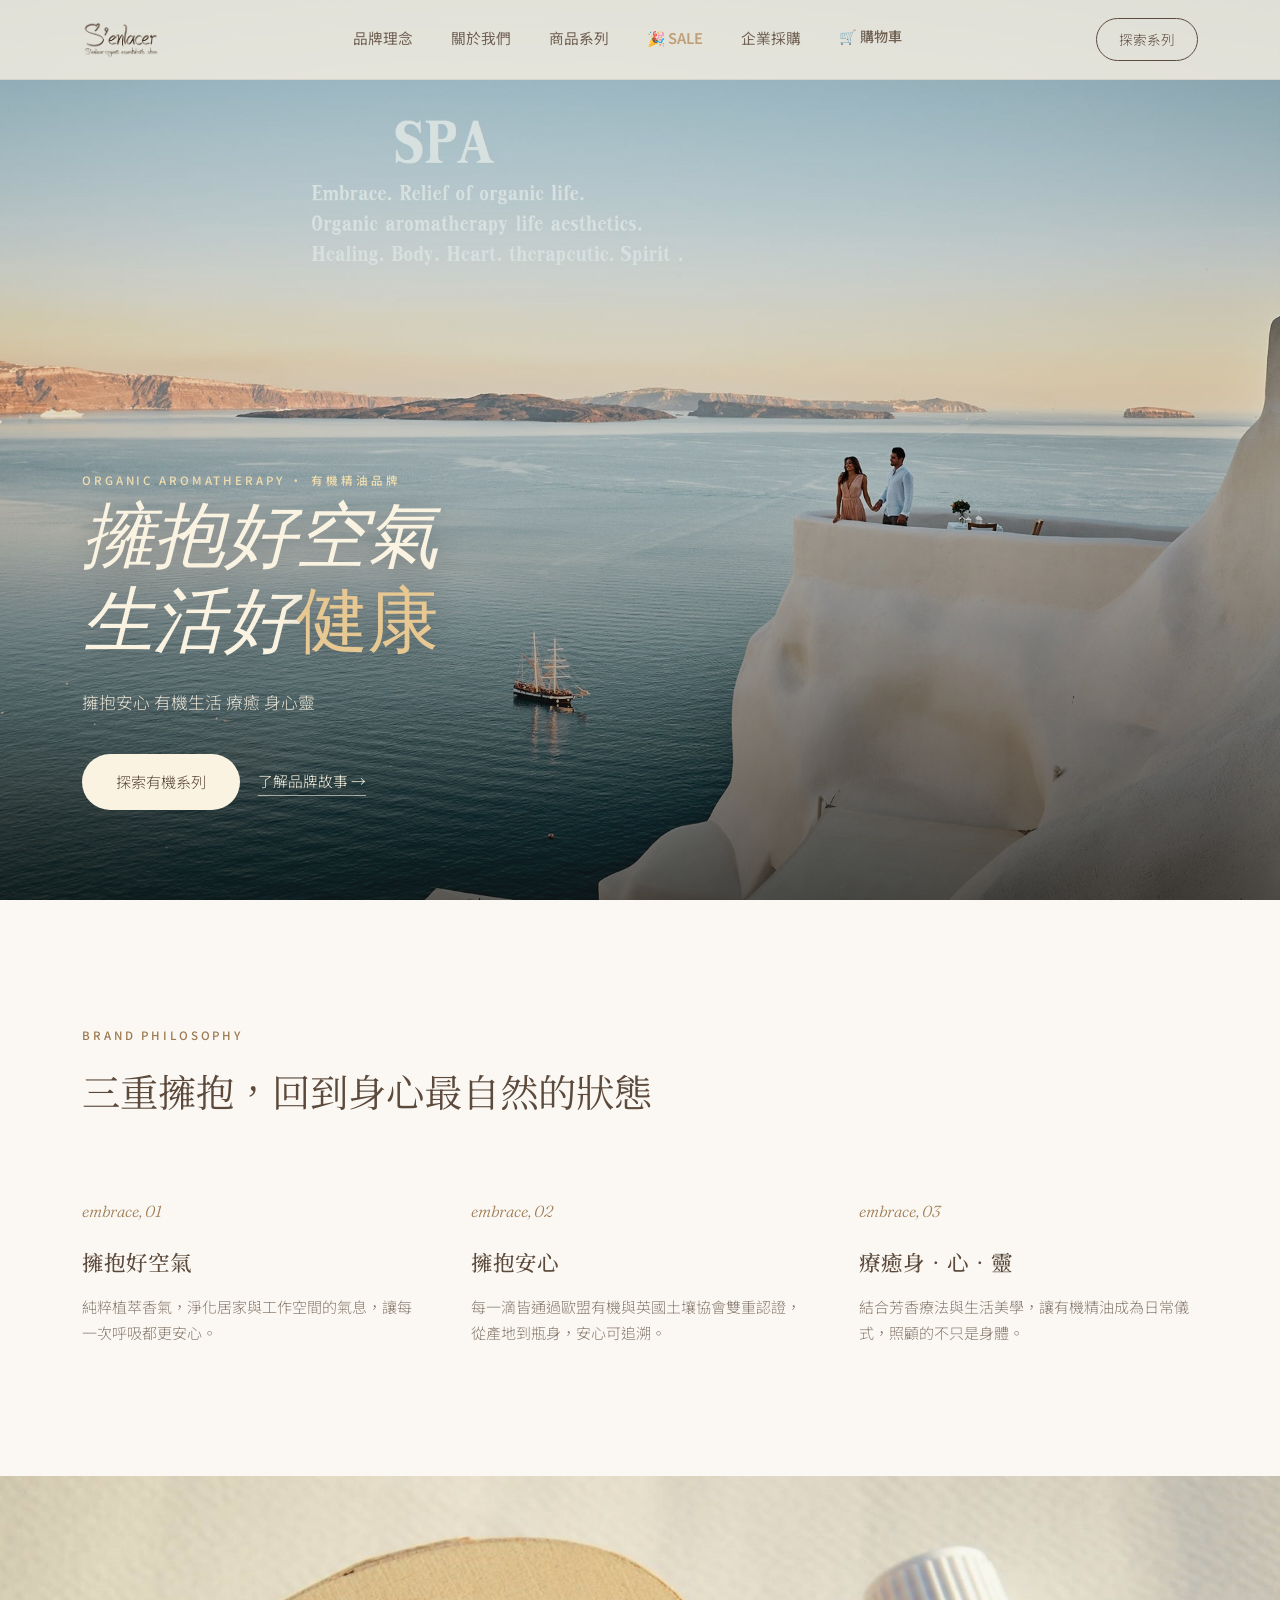
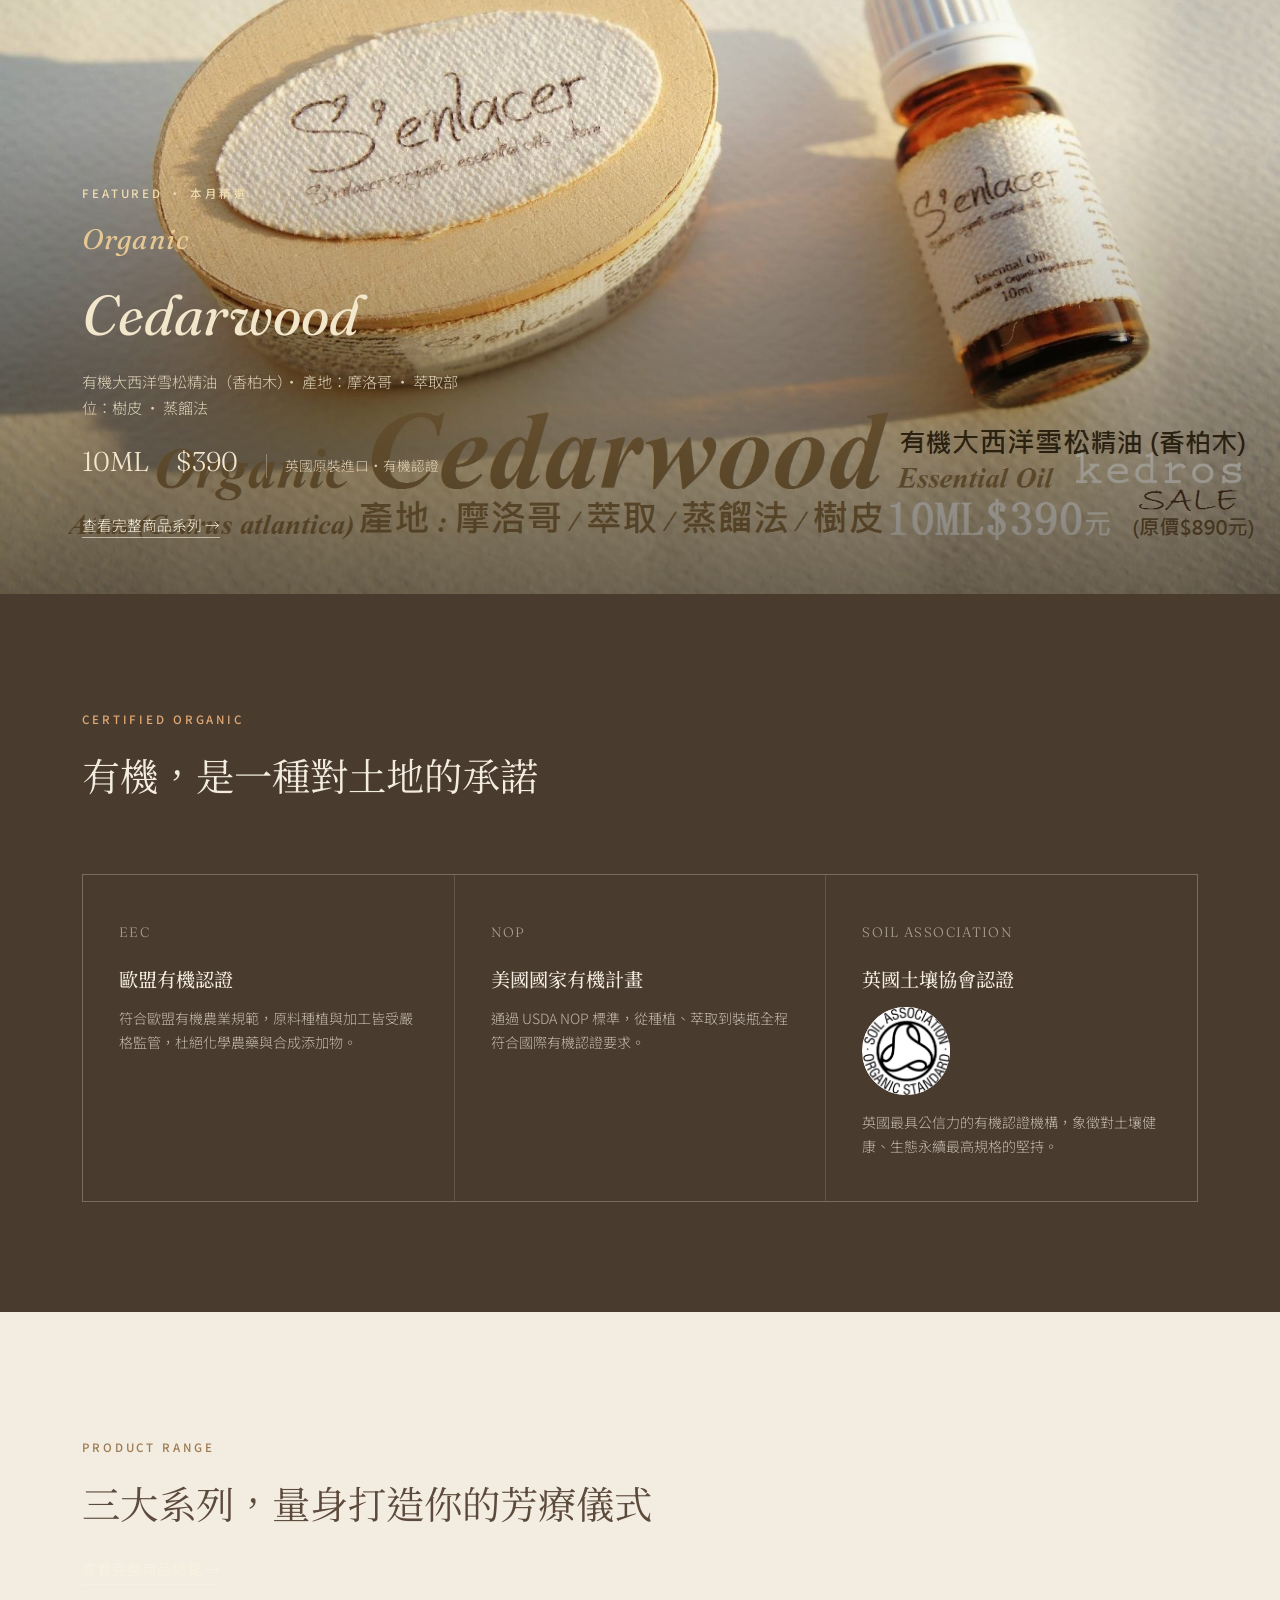
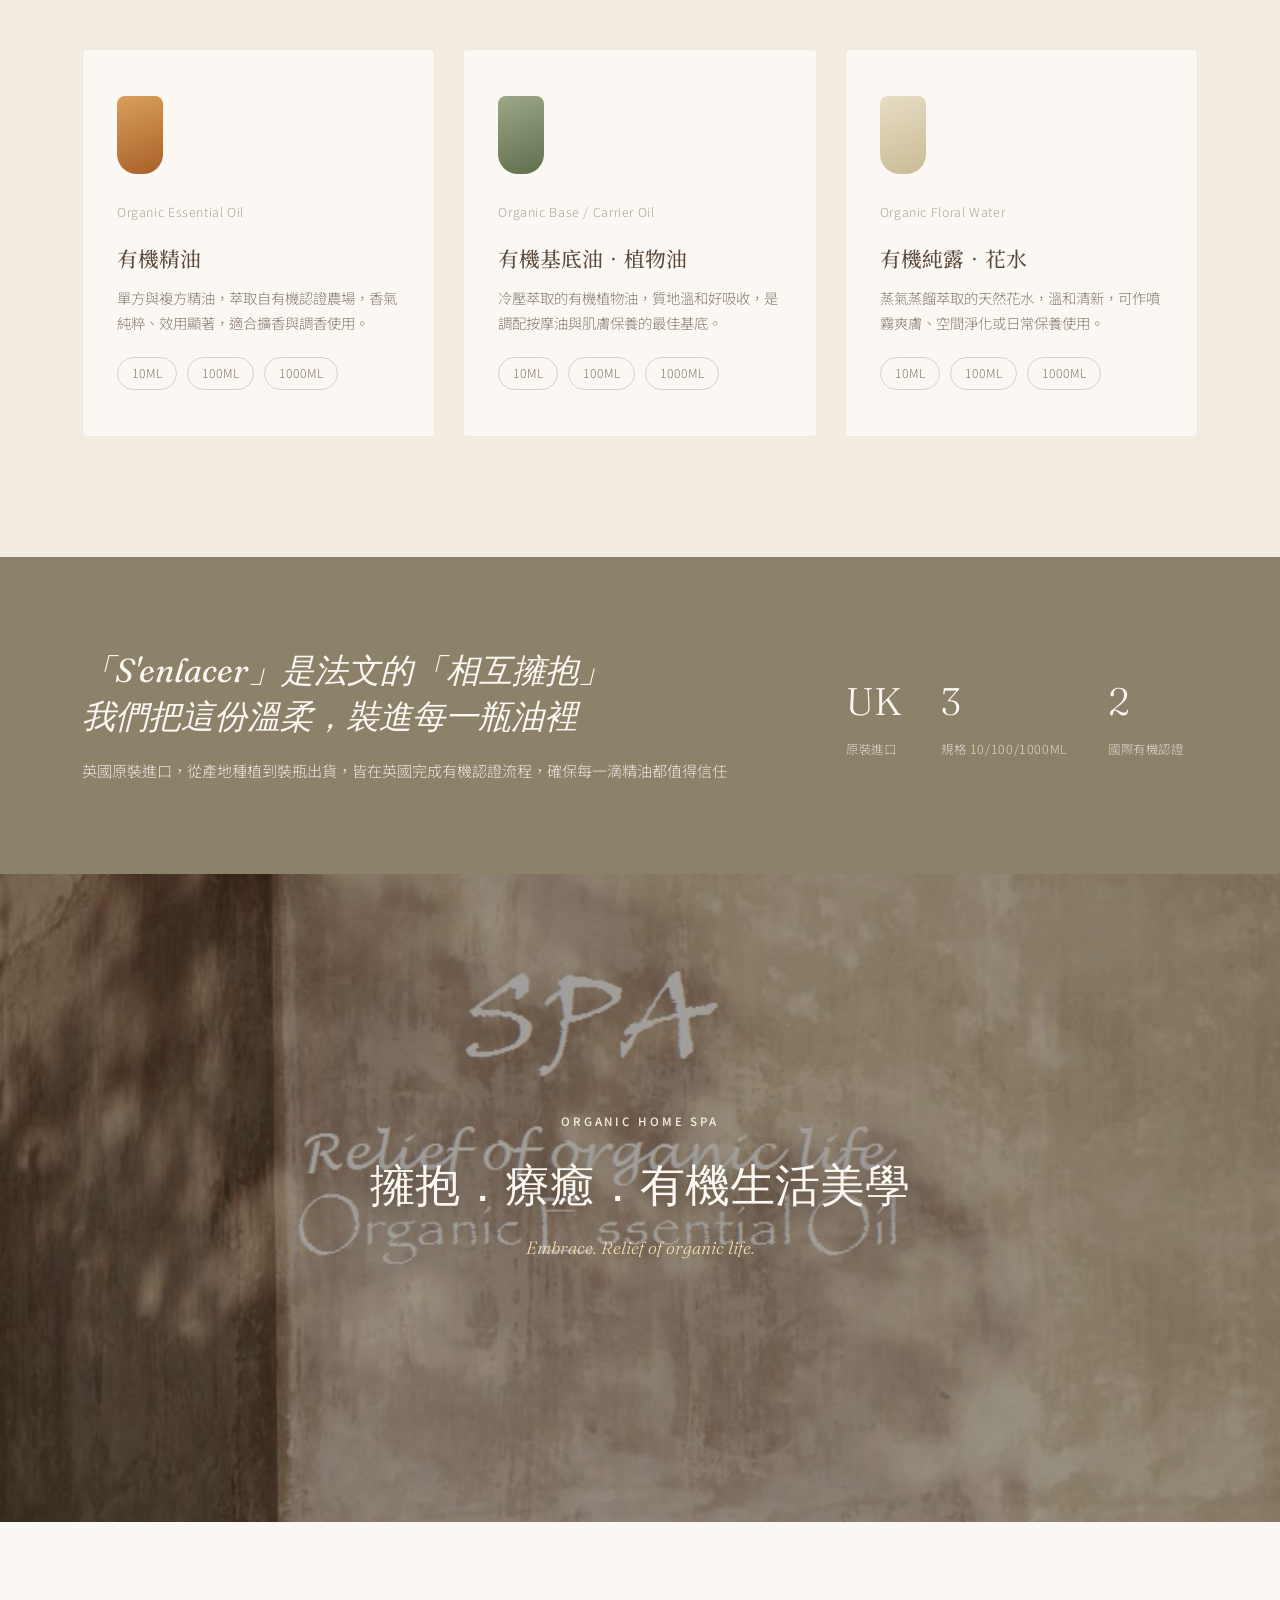
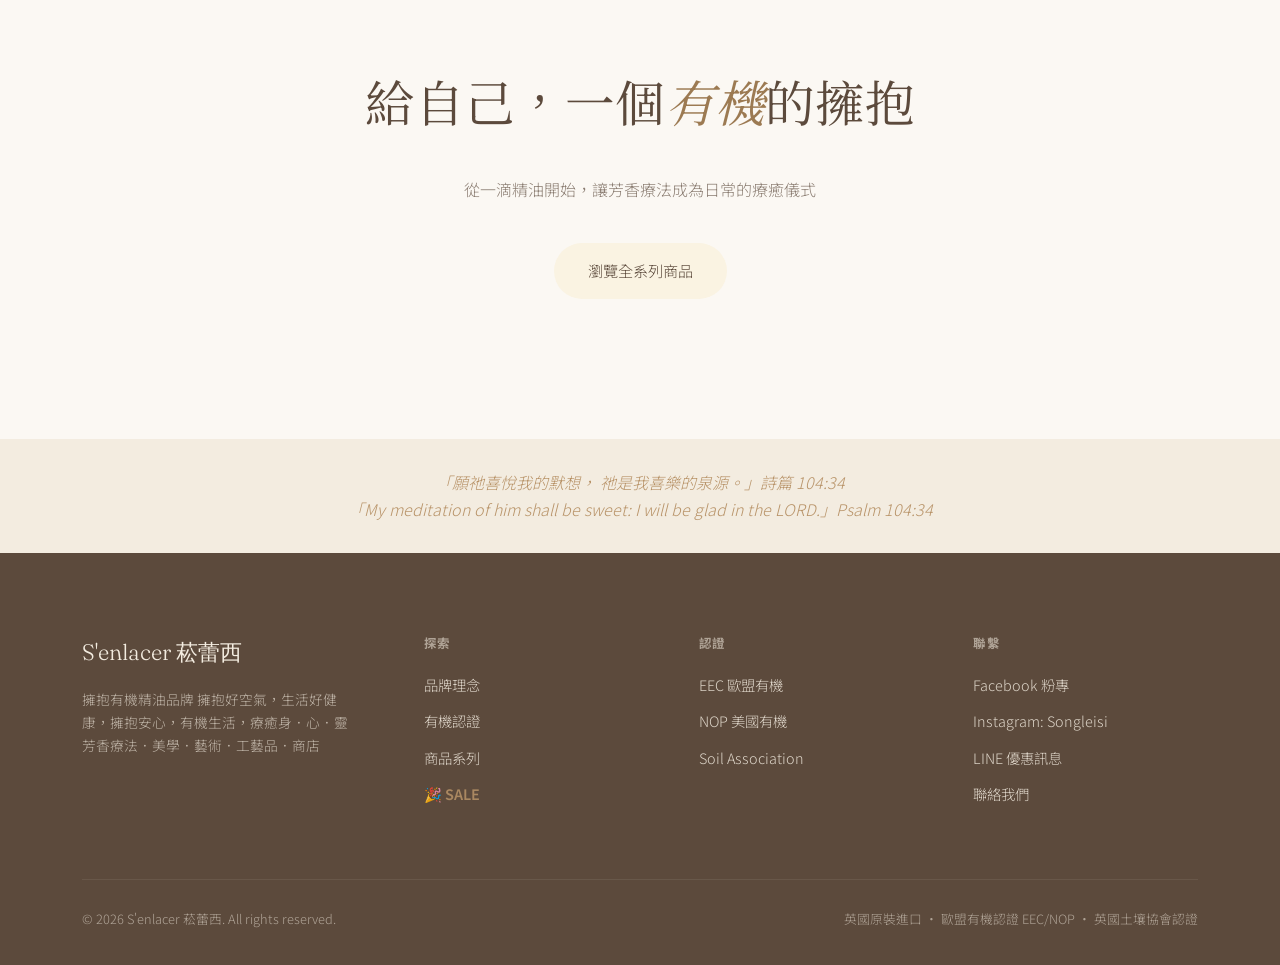
==== commit f78780fa: "Add files via upload Signed-off-by: Lacie <love.love.lacie@gmail.com>" ====
--- a/index.html
+++ b/index.html
@@ -45,7 +45,7 @@
   <div class="wrap hero-grid">
     <span class="eyebrow">ORGANIC AROMATHERAPY · 有機精油品牌</span>
     <h1 class="serif">擁抱好空氣<br>生活好<em>健康</em></h1>
-    <p class="lead">菘蕾西 S'enlacer，以歐盟有機認證與英國土壤協會認證的精油、基底油與純露，將芳香療法的療癒帶入日常 —— 擁抱安心，療癒身．心．靈。</p>
+    <p class="lead">擁抱安心 有機生活 療癒 身心靈</p>
     <div class="hero-actions">
       <a href="products.html" class="btn-primary">探索有機系列</a>
       <a href="about.html" class="btn-text">了解品牌故事 →</a>
@@ -176,7 +176,7 @@
 <section class="origin" id="origin">
   <div class="wrap">
     <div>
-      <h2>「S'enlacer」是法文的「相互擁抱」<br>我們把這份溫柔，裝進每一瓶油裡。</h2>
+      <h2>「S'enlacer」是法文的「相互擁抱」<br>我們把這份溫柔，裝進每一瓶油裡</h2>
       <p>英國原裝進口，從產地種植到裝瓶出貨，皆在英國完成有機認證流程，確保每一滴精油都值得信任</p>
     </div>
     <div class="origin-meta">
@@ -227,7 +227,7 @@
       </div>
       <div class="foot-col">
         <h5>探索</h5>
-        <a href="about.html">品牌理念</a>
+        <a href="index.html#philosophy">品牌理念</a>
         <a href="about.html#certs">有機認證</a>
         <a href="products.html">商品系列</a>
       <a href="promotion.html" style="color:#B89368;font-weight:600;">🎉 SALE</a>
--- a/styles.css
+++ b/styles.css
@@ -229,14 +229,15 @@
 .product-grid,.products-grid{display:grid;grid-template-columns:repeat(auto-fill,minmax(280px,1fr));gap:32px;padding:40px 5%;max-width:1400px;margin:0 auto;}
 .product-card{background:var(--white);border-radius:12px;overflow:hidden;box-shadow:0 2px 12px rgba(92,74,60,.08);transition:transform .3s,box-shadow .3s;display:flex;flex-direction:column;}
 .product-card:hover{transform:translateY(-4px);box-shadow:0 8px 24px rgba(92,74,60,.15);}
-.product-image{width:100%;height:260px;object-fit:cover;display:block;background:var(--linen-dim);}
+.product-image{width:100%;height:260px;object-fit:contain;display:block;background:var(--linen-dim);}
 .product-info{padding:20px;display:flex;flex-direction:column;gap:8px;flex:1;}
 .product-badge{display:inline-block;background:var(--amber);color:#fff;font-size:.7rem;padding:4px 12px;border-radius:20px;width:fit-content;letter-spacing:.05em;}
 .product-name{font-family:'Fraunces',serif;font-size:1.15rem;color:var(--ink);font-weight:600;margin-top:4px;}
 .product-en{font-size:.78rem;color:var(--sage);font-style:italic;letter-spacing:.03em;}
 .product-details{font-size:.85rem;color:var(--ink);opacity:.8;line-height:1.6;margin:6px 0;}
 .product-price{font-size:1.3rem;color:var(--amber-deep);font-weight:700;margin:8px 0;}
-.product-btns{display:flex;gap:10px;margin-top:auto;}
+.product-btns{display:flex;gap:10px;margin-top:auto;flex-wrap:wrap;}
+.size-select-wrap{flex-basis:100%;width:100%;margin:8px 0;}
 .add-btn{flex:1;background:var(--ink);color:var(--linen);border:none;padding:12px;border-radius:30px;cursor:pointer;font-size:.9rem;transition:background .3s;}
 .add-btn:hover{background:var(--soil);}
 .line-btn{background:var(--linen-dim);color:var(--ink);border:none;padding:12px 18px;border-radius:30px;cursor:pointer;font-size:.9rem;transition:background .3s;}
@@ -246,7 +247,7 @@
 .promo-grid{display:grid;grid-template-columns:repeat(auto-fill,minmax(280px,1fr));gap:32px;padding:40px 5%;max-width:1400px;margin:0 auto;}
 .promo-card{background:var(--white);border-radius:12px;overflow:hidden;box-shadow:0 2px 12px rgba(92,74,60,.08);transition:transform .3s,box-shadow .3s;display:flex;flex-direction:column;}
 .promo-card:hover{transform:translateY(-4px);box-shadow:0 8px 24px rgba(92,74,60,.15);}
-.promo-image{width:100%;height:260px;object-fit:cover;display:block;background:var(--linen-dim);}
+.promo-image{width:100%;height:260px;object-fit:contain;display:block;background:var(--linen-dim);}
 .promo-info{padding:20px;display:flex;flex-direction:column;gap:8px;flex:1;}
 .promo-badge{display:inline-block;background:var(--terracotta);color:#fff;font-size:.7rem;padding:4px 12px;border-radius:20px;width:fit-content;letter-spacing:.05em;}
 .promo-name{font-family:'Fraunces',serif;font-size:1.15rem;color:var(--ink);font-weight:600;margin-top:4px;line-height:1.4;}
